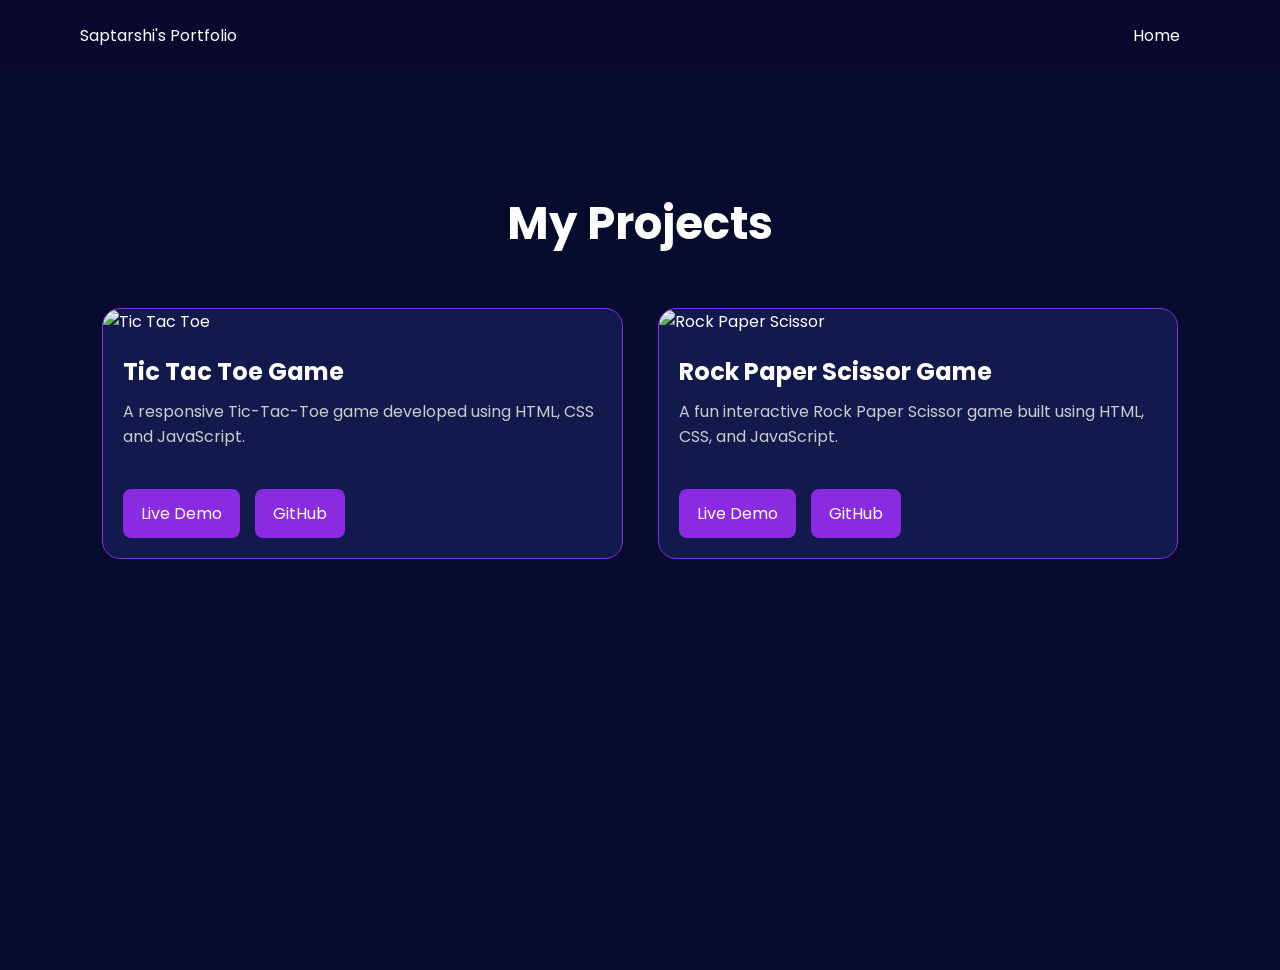
==== projects.html @ d78eb694 "Added Rock Paper scissor project" ====
<!DOCTYPE html>
<html lang="en">
    <head>
        <meta charset="UTF-8">
        <meta name="viewport" content="width=device-width, initial-scale=1.0">
        <title>My Projects</title>
        <link rel="stylesheet" href="style.css">
        <link rel="stylesheet" href="projects.css">
        <link
            href="https://fonts.googleapis.com/css2?family=Poppins:wght@400;600&display=swap"
            rel="stylesheet">
        <link rel="stylesheet"
            href="https://cdnjs.cloudflare.com/ajax/libs/font-awesome/6.5.0/css/all.min.css">
    </head>
    <body>
        <header>
            <nav>
                <div>Saptarshi's Portfolio</div>
                <ul>
                    <li><a href="index.html">Home</a></li>
                </ul>
            </nav>
        </header>
        <section class="projects-page">
            <h1>My Projects</h1>
            <div class="project-grid">
                <div class="project-card">
                    <img src="images/tic-tac-toe.png" alt="Tic Tac Toe">
                    <h2>Tic Tac Toe Game</h2>
                    <p>
                        A responsive Tic-Tac-Toe game developed using HTML, CSS
                        and JavaScript.
                    </p>
                    <div class="buttons">
                        <a
                            href="https://tic-tac-toe-fawn-xi-15.vercel.app/"
                            target="_blank">
                            Live Demo
                        </a>
                        <a
                            href="https://github.com/sapghosh55-lab/tic-tac-toe"
                            target="_blank">
                            GitHub
                        </a>
                    </div>
                </div>
                <div class="project-card">
                    <img src="images/rock-paper-scissor.png"
                        alt="Rock Paper Scissor">
                    <h2>Rock Paper Scissor Game</h2>
                    <p>
                        A fun interactive Rock Paper Scissor game built using
                        HTML, CSS, and JavaScript.
                    </p>

                    <div class="buttons">
                        <a
                            href="https://rock-paper-scissor-drab-nine.vercel.app/"
                            target="_blank">Live
                            Demo</a>
                        <a
                            href="https://github.com/sapghosh55-lab/rock-paper-scissor"
                            target="_blank">GitHub</a>
                    </div>
                </div>
            </div>
        </section>
    </body>
</html>
---- style.css ----
* {
    margin: 0;
    padding: 0;
    box-sizing: border-box;
}

body {
    background-color: rgb(1, 1, 29);
    color: white;
    font-family: 'Poppins', sans-serif;
}

/* NAVBAR */
nav {
    display: flex;
    justify-content: space-between;
    align-items: center;
    padding: 0 80px;
    height: 70px;
    background: rgb(9, 9, 45);
}

nav ul {
    display: flex;
}

nav ul li {
    list-style: none;
    margin: 0 20px;
}

nav ul li a {
    text-decoration: none;
    color: white;
}

nav ul li a:hover {
    color: #c195a4;
}

/* HERO */
.firstSection {
    display: flex;
    justify-content: space-between;
    align-items: center;
    padding: 60px 80px;
}

.leftSection {
    width: 50%;
    font-size: 1.8rem;
}

.rightSection {
    width: 50%;
    text-align: center;
}

.rightSection img {
    width: 350px;
}

.purple {
    color: blueviolet;
}

#element {
    color: rgb(174, 140, 209);
}

/* BUTTONS */
.buttons {
    margin-top: 20px;
    display: flex;
    gap: 15px;
}

.btn {
    padding: 10px 20px;
    border-radius: 8px;
    text-decoration: none;
    color: white;
    background: linear-gradient(45deg, #8a2be2, #00ffff);
    border: none;
    transition: all 0.3s ease;
    position: relative;
    box-shadow: 0 0 10px rgba(138, 43, 226, 0.6),
        0 0 20px rgba(0, 255, 255, 0.4);
}

/* Glow on hover */
.btn:hover {
    transform: translateY(-3px) scale(1.05);
    box-shadow: 0 0 15px #8a2be2,
        0 0 30px #00ffff,
        0 0 45px #00ffff;
}

/* Secondary button */
.secondary {
    background: transparent;
    border: 1px solid #8a2be2;
    box-shadow: 0 0 10px #8a2be2;
}

.secondary:hover {
    background: rgba(138, 43, 226, 0.2);
    box-shadow: 0 0 15px #8a2be2,
        0 0 30px #8a2be2;
}

/* SOCIAL ICONS */
.social-links {
    margin-top: 15px;
    display: flex;
    gap: 15px;
}

.social-links a {
    font-size: 20px;
    color: white;
    transition: 0.3s;
}

.social-links a:hover {
    color: #8a2be2;
    transform: scale(1.2);
}

/* SECTIONS */
section {
    padding: 40px 80px;
}

/* ABOUT */
.about-container {
    display: flex;
    justify-content: space-between;
    align-items: center;
    gap: 40px;
}

.about-text {
    width: 60%;
}

.about-image {
    width: 40%;
    text-align: center;
}

.about-image img {
    width: 250px;
    border-radius: 10px;
}

/* SKILLS */
.skills-title {
    text-align: center;
    font-size: 28px;
    margin-bottom: 40px;
    color: #c79aff;
}

.skills-wrapper {
    max-width: 700px;
    margin: auto;
}

.skill {
    margin-bottom: 30px;
}

.skill-info {
    display: flex;
    justify-content: space-between;
    margin-bottom: 8px;
    font-size: 14px;
}

.progress {
    width: 100%;
    height: 12px;
    background: #111;
    border-radius: 50px;
    overflow: hidden;
}

.progress-bar {
    height: 100%;
    width: 0;
    border-radius: 50px;
    background: linear-gradient(90deg, #8a2be2, #00ffff);
    box-shadow: 0 0 10px #8a2be2, 0 0 20px #00ffff;
    transition: width 1.8s ease-in-out;
}

/* Hover glow */
.skill:hover .progress-bar {
    box-shadow: 0 0 20px #8a2be2, 0 0 40px #00ffff;
}

.about-card {
    position: relative;
    background: rgba(255, 255, 255, 0.05);
    padding: 25px;
    border-radius: 12px;
    backdrop-filter: blur(10px);
    overflow: hidden;
    z-index: 1;
}

/* GLOW BORDER ANIMATION */
.about-card::before {
    content: "";
    position: absolute;
    top: -2px;
    left: -2px;
    width: 104%;
    height: 104%;
    background: linear-gradient(45deg,
            #8a2be2,
            #00ffff,
            #8a2be2,
            #00ffff);
    background-size: 300%;
    border-radius: 12px;
    z-index: -1;
    animation: glowMove 6s linear infinite;
}

/* INNER BACKGROUND */
.about-card::after {
    content: "";
    position: absolute;
    inset: 2px;
    background: rgb(1, 1, 29);
    border-radius: 10px;
    z-index: -1;
}

/* ANIMATION */
@keyframes glowMove {
    0% {
        background-position: 0% 50%;
    }

    50% {
        background-position: 100% 50%;
    }

    100% {
        background-position: 0% 50%;
    }
}

/* TEXT */
.about-card h2 {
    color: #c79aff;
    margin-bottom: 10px;
}

.about-card p {
    color: #ddd;
    line-height: 1.6;
}

.about-card:hover {
    transform: translateY(-5px);
    transition: 0.3s;
}

/* CONTACT */
.contact-title {
    text-align: center;
    font-size: 28px;
    margin-bottom: 40px;
    color: #c79aff;
}

.contact-container {
    display: flex;
    justify-content: center;
    gap: 30px;
    flex-wrap: wrap;
}

/* CARD */
.contact-card {
    display: flex;
    flex-direction: column;
    align-items: center;
    justify-content: center;
    width: 120px;
    height: 120px;
    background: rgba(255, 255, 255, 0.05);
    border-radius: 15px;
    text-decoration: none;
    color: white;
    transition: 0.3s;
    backdrop-filter: blur(10px);
    border: 1px solid rgba(138, 43, 226, 0.3);
}

/* ICON */
.contact-card i {
    font-size: 30px;
    margin-bottom: 10px;
}

/* HOVER EFFECT */
.contact-card:hover {
    transform: translateY(-8px) scale(1.05);
    box-shadow: 0 0 20px #8a2be2, 0 0 40px #00ffff;
}

/* DIFFERENT COLORS */
.contact-card:nth-child(1):hover {
    box-shadow: 0 0 20px #333, 0 0 40px #999;
}

.contact-card:nth-child(2):hover {
    box-shadow: 0 0 20px #0077b5, 0 0 40px #00aaff;
}

.contact-card:nth-child(3):hover {
    box-shadow: 0 0 20px #ff4d4d, 0 0 40px #ff9999;
}

.social-icons {
    display: flex;
    justify-content: center;
    gap: 20px;
    margin-top: 20px;
}

.social-icons a {
    text-decoration: none;
    color: white;
}

/* LINE */
hr {
    border: 0;
    background: #9c97f1;
    height: 1px;
    margin: 40px 80px;
}

.footer {
    text-align: center;
    padding: 20px;
    background: rgb(9, 9, 45);
    font-size: 14px;
    color: #aaa;
    border-top: 1px solid #444;
}

/* SMOOTH SCROLL */
html {
    scroll-behavior: smooth;
}

#particles-js {
    position: fixed;
    top: 0;
    left: 0;
    width: 100%;
    height: 100%;
    z-index: -1;
    /* VERY IMPORTANT */
    background: #01011d;
    /* dark bg */
}

body {
    position: relative;
    z-index: 1;
    background-color: #01011d;
    /* keep your dark theme */
}

/* BLOG SECTION */
#blog {
    padding: 60px 80px;
}

.section-title {
    text-align: center;
    font-size: 2rem;
    margin-bottom: 40px;
    color: white;
}

/* Container */
.blog-container {
    display: grid;
    grid-template-columns: repeat(auto-fit, minmax(250px, 1fr));
    gap: 25px;
}

/* Cards */
.blog-card {
    background: rgba(255, 255, 255, 0.05);
    border-radius: 15px;
    padding: 20px;
    backdrop-filter: blur(10px);
    transition: 0.3s;
    border: 1px solid rgba(255, 255, 255, 0.1);
}

/* Hover glow */
.blog-card:hover {
    transform: translateY(-8px);
    box-shadow: 0 0 20px #8a2be2,
        0 0 40px rgba(0, 255, 255, 0.4);
}

/* Text */
.blog-card h3 {
    margin-bottom: 10px;
    color: #fff;
}

.blog-card p {
    font-size: 0.9rem;
    color: #ccc;
    margin-bottom: 15px;
}

/* Button link */
.blog-card a {
    text-decoration: none;
    color: #00ffff;
    font-weight: bold;
    transition: 0.3s;
}

.blog-card a:hover {
    text-shadow: 0 0 10px #00ffff;
}

.projects-page {
    padding: 120px 8%;
    min-height: 100vh;
    background: #070b2d;
    color: white;
    font-family: Poppins;
}

.projects-page h1 {
    text-align: center;
    font-size: 45px;
    margin-bottom: 50px;
}

.project-grid {
    display: grid;
    grid-template-columns: repeat(auto-fit, minmax(320px, 1fr));
    gap: 35px;
}

.project-card {
    background: #11194d;
    border: 1px solid #8a2be2;
    border-radius: 18px;
    overflow: hidden;
    transition: .3s;
}

.project-card:hover {
    transform: translateY(-10px);
    box-shadow: 0 0 25px #8a2be2;
}

.project-card img {
    width: 100%;
    height: 220px;
    object-fit: cover;
}

.project-card h2 {
    padding: 20px 20px 10px;
}

.project-card p {
    padding: 0 20px;
    color: #ccc;
}

.buttons {
    display: flex;
    gap: 15px;
    padding: 20px;
}

.buttons a {
    text-decoration: none;
    padding: 12px 18px;
    background: #8a2be2;
    color: white;
    border-radius: 8px;
}
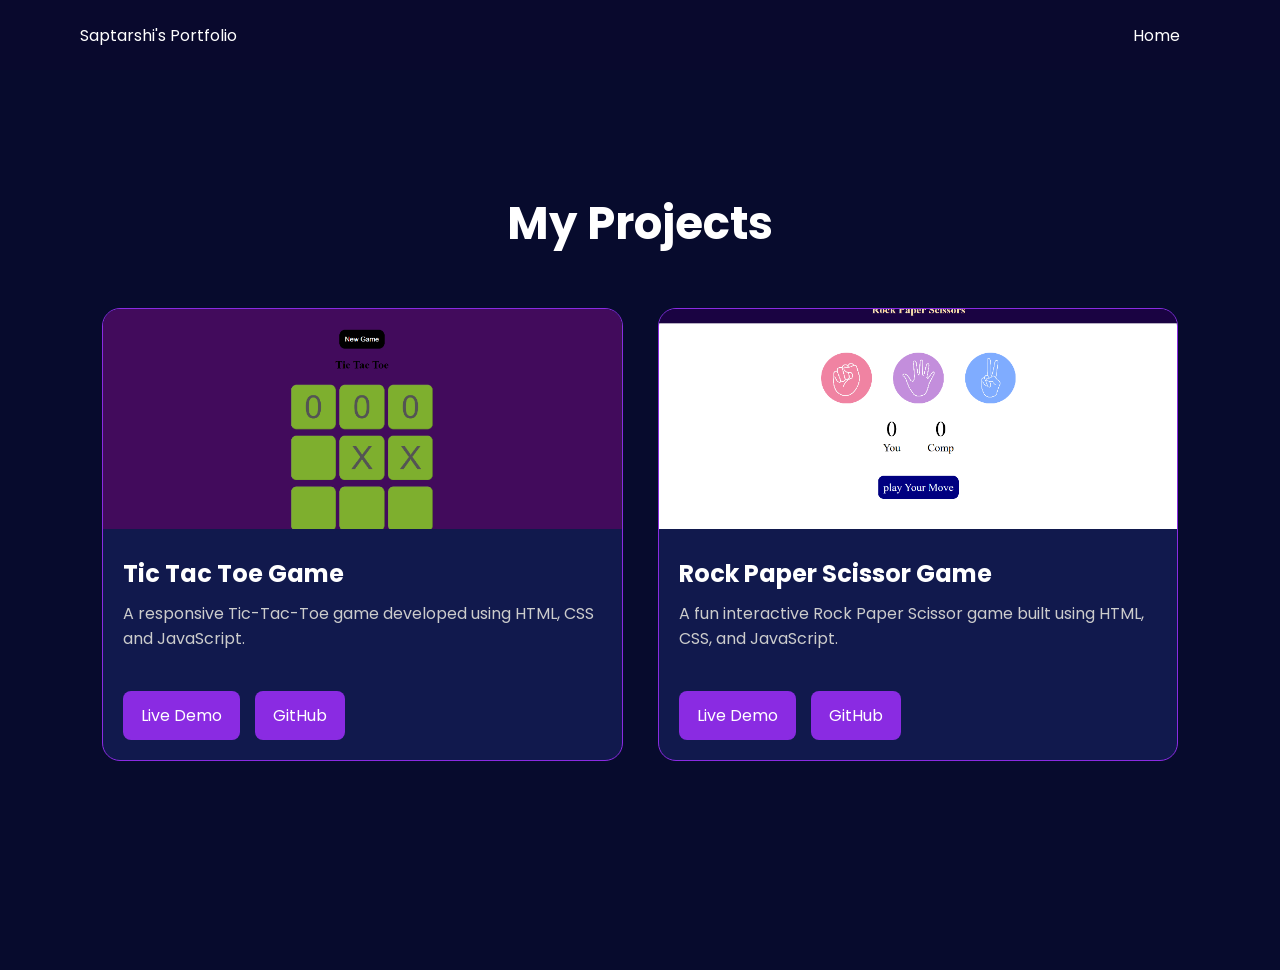
==== commit 8bbfe6d5: "Updated project" ====
--- a/projects.html
+++ b/projects.html
@@ -25,7 +25,7 @@
             <h1>My Projects</h1>
             <div class="project-grid">
                 <div class="project-card">
-                    <img src="images/tic-tac-toe.png" alt="Tic Tac Toe">
+                    <img src="tic-tac-toe.png" alt="Tic Tac Toe">
                     <h2>Tic Tac Toe Game</h2>
                     <p>
                         A responsive Tic-Tac-Toe game developed using HTML, CSS
@@ -45,7 +45,7 @@
                     </div>
                 </div>
                 <div class="project-card">
-                    <img src="images/rock-paper-scissor.png"
+                    <img src="rock-paper-scissor.png"
                         alt="Rock Paper Scissor">
                     <h2>Rock Paper Scissor Game</h2>
                     <p>
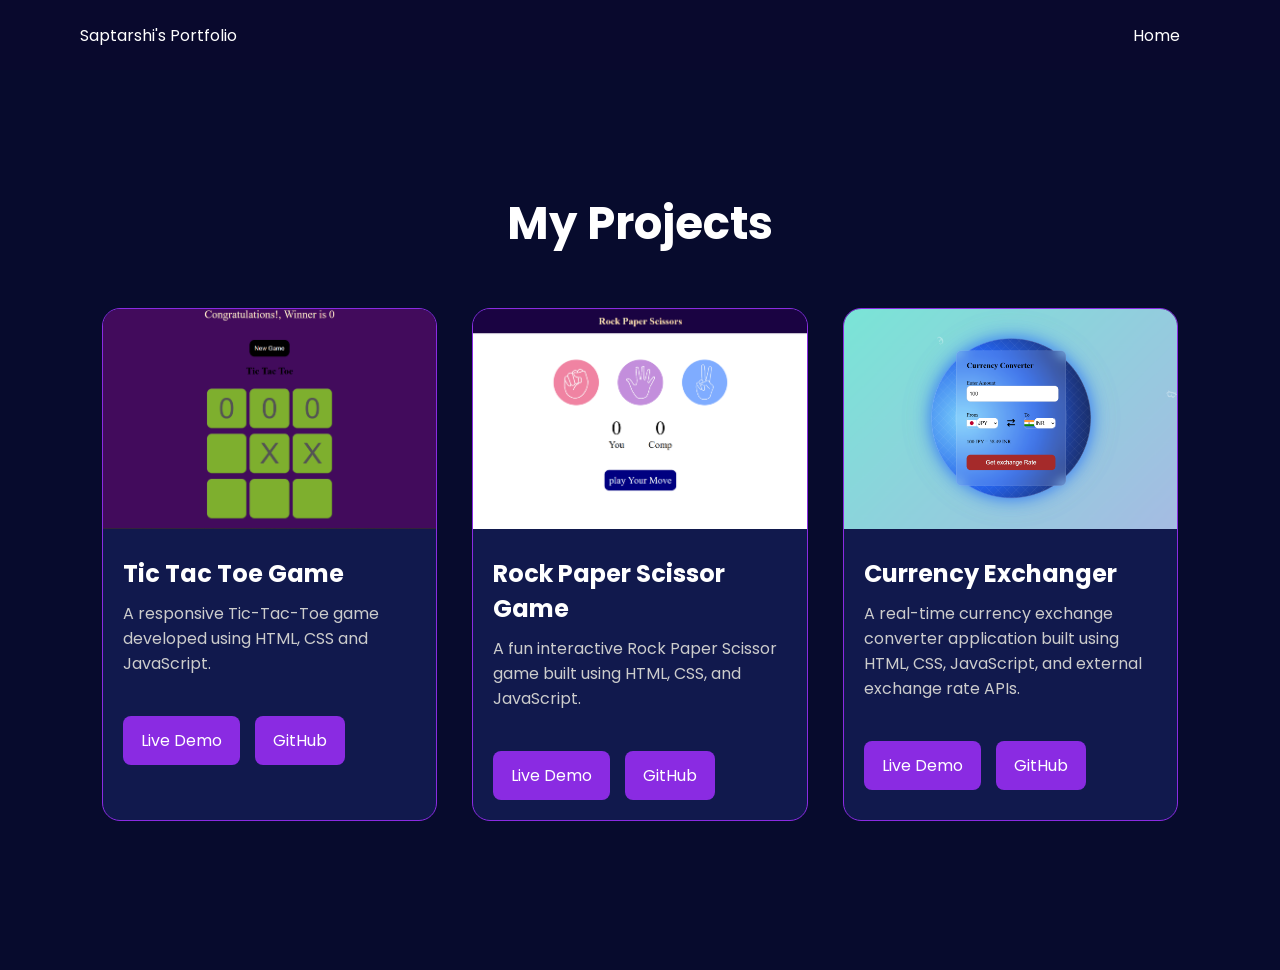
==== commit d753b171: "new project added" ====
--- a/projects.html
+++ b/projects.html
@@ -24,6 +24,7 @@
         <section class="projects-page">
             <h1>My Projects</h1>
             <div class="project-grid">
+                <!-- Tic Tac Toe Card -->
                 <div class="project-card">
                     <img src="tic-tac-toe.png" alt="Tic Tac Toe">
                     <h2>Tic Tac Toe Game</h2>
@@ -44,6 +45,8 @@
                         </a>
                     </div>
                 </div>
+
+                <!-- Rock Paper Scissor Card -->
                 <div class="project-card">
                     <img src="rock-paper-scissor.png"
                         alt="Rock Paper Scissor">
@@ -52,14 +55,32 @@
                         A fun interactive Rock Paper Scissor game built using
                         HTML, CSS, and JavaScript.
                     </p>
-
                     <div class="buttons">
                         <a
                             href="https://rock-paper-scissor-drab-nine.vercel.app/"
-                            target="_blank">Live
-                            Demo</a>
+                            target="_blank">Live Demo</a>
                         <a
                             href="https://github.com/sapghosh55-lab/rock-paper-scissor"
+                            target="_blank">GitHub</a>
+                    </div>
+                </div>
+
+                <!-- Currency Exchanger Card -->
+                <div class="project-card">
+                    <img src="currency-exchanger.png" alt="Currency Exchanger">
+                    <h2>Currency Exchanger</h2>
+                    <p>
+                        A real-time currency exchange converter application
+                        built
+                        using HTML, CSS, JavaScript, and external exchange rate
+                        APIs.
+                    </p>
+                    <div class="buttons">
+                        <a
+                            href="https://currency-exchanger-six-psi.vercel.app/"
+                            target="_blank">Live Demo</a>
+                        <a
+                            href="https://github.com/sapghosh55-lab/Currency-exchanger.git"
                             target="_blank">GitHub</a>
                     </div>
                 </div>
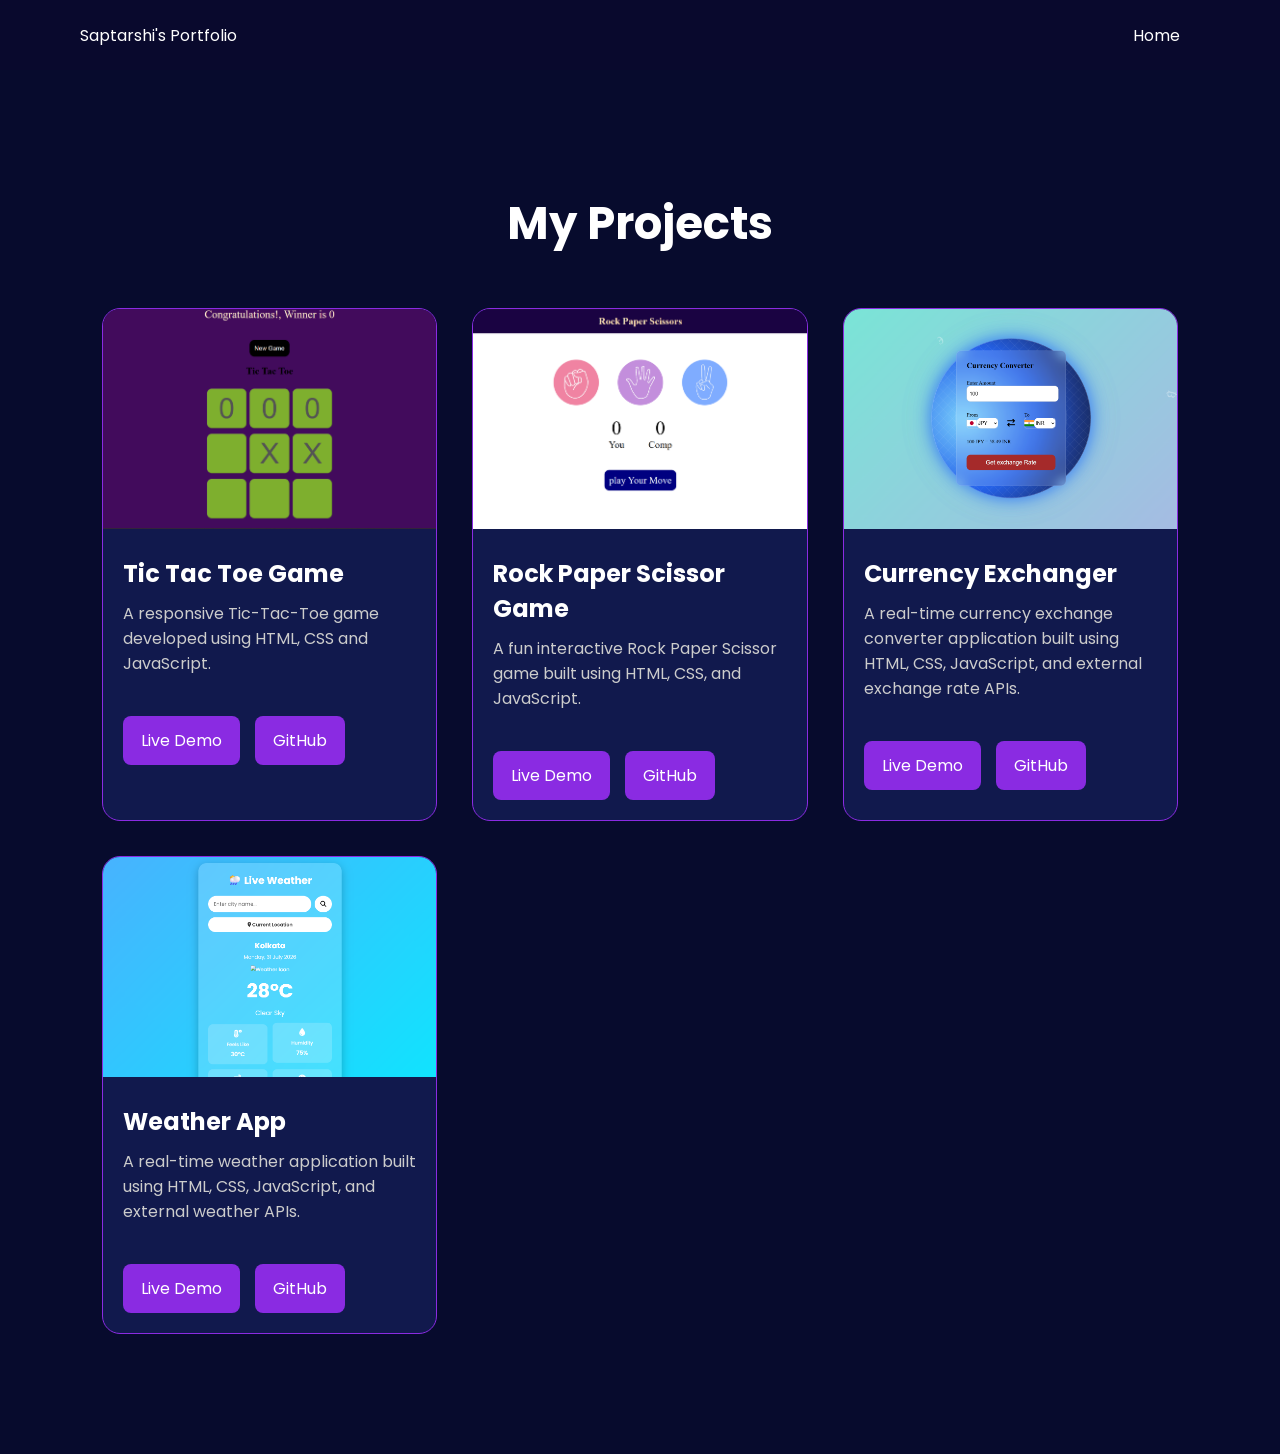
==== commit 6dc3bfb0: "new project" ====
--- a/projects.html
+++ b/projects.html
@@ -1,90 +1,91 @@
 <!DOCTYPE html>
 <html lang="en">
-    <head>
-        <meta charset="UTF-8">
-        <meta name="viewport" content="width=device-width, initial-scale=1.0">
-        <title>My Projects</title>
-        <link rel="stylesheet" href="style.css">
-        <link rel="stylesheet" href="projects.css">
-        <link
-            href="https://fonts.googleapis.com/css2?family=Poppins:wght@400;600&display=swap"
-            rel="stylesheet">
-        <link rel="stylesheet"
-            href="https://cdnjs.cloudflare.com/ajax/libs/font-awesome/6.5.0/css/all.min.css">
-    </head>
-    <body>
-        <header>
-            <nav>
-                <div>Saptarshi's Portfolio</div>
-                <ul>
-                    <li><a href="index.html">Home</a></li>
-                </ul>
-            </nav>
-        </header>
-        <section class="projects-page">
-            <h1>My Projects</h1>
-            <div class="project-grid">
-                <!-- Tic Tac Toe Card -->
-                <div class="project-card">
-                    <img src="tic-tac-toe.png" alt="Tic Tac Toe">
-                    <h2>Tic Tac Toe Game</h2>
-                    <p>
-                        A responsive Tic-Tac-Toe game developed using HTML, CSS
-                        and JavaScript.
-                    </p>
-                    <div class="buttons">
-                        <a
-                            href="https://tic-tac-toe-fawn-xi-15.vercel.app/"
-                            target="_blank">
-                            Live Demo
-                        </a>
-                        <a
-                            href="https://github.com/sapghosh55-lab/tic-tac-toe"
-                            target="_blank">
-                            GitHub
-                        </a>
-                    </div>
-                </div>
 
-                <!-- Rock Paper Scissor Card -->
-                <div class="project-card">
-                    <img src="rock-paper-scissor.png"
-                        alt="Rock Paper Scissor">
-                    <h2>Rock Paper Scissor Game</h2>
-                    <p>
-                        A fun interactive Rock Paper Scissor game built using
-                        HTML, CSS, and JavaScript.
-                    </p>
-                    <div class="buttons">
-                        <a
-                            href="https://rock-paper-scissor-drab-nine.vercel.app/"
-                            target="_blank">Live Demo</a>
-                        <a
-                            href="https://github.com/sapghosh55-lab/rock-paper-scissor"
-                            target="_blank">GitHub</a>
-                    </div>
-                </div>
+<head>
+    <meta charset="UTF-8">
+    <meta name="viewport" content="width=device-width, initial-scale=1.0">
+    <title>My Projects</title>
+    <link rel="stylesheet" href="style.css">
+    <link rel="stylesheet" href="projects.css">
+    <link href="https://fonts.googleapis.com/css2?family=Poppins:wght@400;600&display=swap" rel="stylesheet">
+    <link rel="stylesheet" href="https://cdnjs.cloudflare.com/ajax/libs/font-awesome/6.5.0/css/all.min.css">
+</head>
 
-                <!-- Currency Exchanger Card -->
-                <div class="project-card">
-                    <img src="currency-exchanger.png" alt="Currency Exchanger">
-                    <h2>Currency Exchanger</h2>
-                    <p>
-                        A real-time currency exchange converter application
-                        built
-                        using HTML, CSS, JavaScript, and external exchange rate
-                        APIs.
-                    </p>
-                    <div class="buttons">
-                        <a
-                            href="https://currency-exchanger-six-psi.vercel.app/"
-                            target="_blank">Live Demo</a>
-                        <a
-                            href="https://github.com/sapghosh55-lab/Currency-exchanger.git"
-                            target="_blank">GitHub</a>
-                    </div>
+<body>
+    <header>
+        <nav>
+            <div>Saptarshi's Portfolio</div>
+            <ul>
+                <li><a href="index.html">Home</a></li>
+            </ul>
+        </nav>
+    </header>
+    <section class="projects-page">
+        <h1>My Projects</h1>
+        <div class="project-grid">
+            <!-- Tic Tac Toe Card -->
+            <div class="project-card">
+                <img src="tic-tac-toe.png" alt="Tic Tac Toe">
+                <h2>Tic Tac Toe Game</h2>
+                <p>
+                    A responsive Tic-Tac-Toe game developed using HTML, CSS
+                    and JavaScript.
+                </p>
+                <div class="buttons">
+                    <a href="https://tic-tac-toe-fawn-xi-15.vercel.app/" target="_blank">
+                        Live Demo
+                    </a>
+                    <a href="https://github.com/sapghosh55-lab/tic-tac-toe" target="_blank">
+                        GitHub
+                    </a>
                 </div>
             </div>
-        </section>
-    </body>
+
+            <!-- Rock Paper Scissor Card -->
+            <div class="project-card">
+                <img src="rock-paper-scissor.png" alt="Rock Paper Scissor">
+                <h2>Rock Paper Scissor Game</h2>
+                <p>
+                    A fun interactive Rock Paper Scissor game built using
+                    HTML, CSS, and JavaScript.
+                </p>
+                <div class="buttons">
+                    <a href="https://rock-paper-scissor-drab-nine.vercel.app/" target="_blank">Live Demo</a>
+                    <a href="https://github.com/sapghosh55-lab/rock-paper-scissor" target="_blank">GitHub</a>
+                </div>
+            </div>
+
+            <!-- Currency Exchanger Card -->
+            <div class="project-card">
+                <img src="currency-exchanger.png" alt="Currency Exchanger">
+                <h2>Currency Exchanger</h2>
+                <p>
+                    A real-time currency exchange converter application
+                    built
+                    using HTML, CSS, JavaScript, and external exchange rate
+                    APIs.
+                </p>
+                <div class="buttons">
+                    <a href="https://currency-exchanger-six-psi.vercel.app/" target="_blank">Live Demo</a>
+                    <a href="https://github.com/sapghosh55-lab/Currency-exchanger.git" target="_blank">GitHub</a>
+                </div>
+            </div>
+
+            <!-- Weather App-->
+            <div class="project-card">
+                <img src="weather-app.png" alt="Weather App">
+                <h2>Weather App</h2>
+                <p>
+                    A real-time weather application built using HTML, CSS,
+                    JavaScript, and external weather APIs.
+                </p>
+                <div class="buttons">
+                    <a href="https://weather-app-pearl-rho-86.vercel.app/" target="_blank">Live Demo</a>
+                    <a href="https://github.com/sapghosh55-lab/Weather-app" target="_blank">GitHub</a>
+                </div>
+            </div>
+        </div>
+    </section>
+</body>
+
 </html>
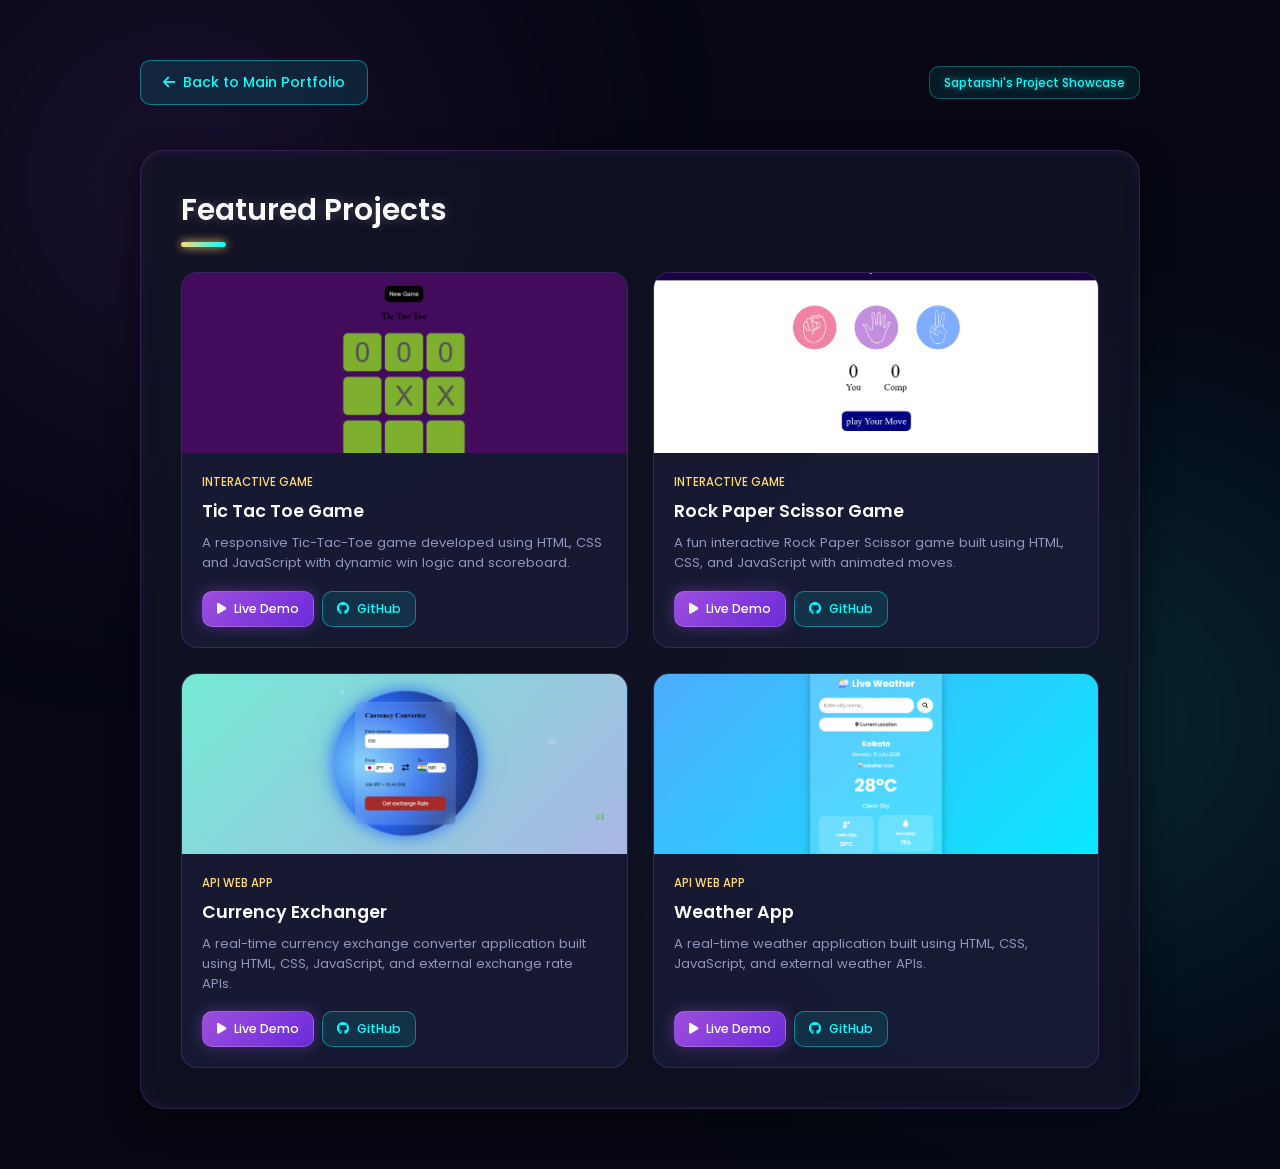
==== commit 8521e525: "added js file" ====
--- a/projects.html
+++ b/projects.html
@@ -4,88 +4,127 @@
 <head>
     <meta charset="UTF-8">
     <meta name="viewport" content="width=device-width, initial-scale=1.0">
-    <title>My Projects</title>
+    <title>My Projects — Saptarshi Ghosh</title>
     <link rel="stylesheet" href="style.css">
-    <link rel="stylesheet" href="projects.css">
-    <link href="https://fonts.googleapis.com/css2?family=Poppins:wght@400;600&display=swap" rel="stylesheet">
+    <link href="https://fonts.googleapis.com/css2?family=Poppins:wght@300;400;500;600;700&display=swap" rel="stylesheet">
     <link rel="stylesheet" href="https://cdnjs.cloudflare.com/ajax/libs/font-awesome/6.5.0/css/all.min.css">
 </head>
 
 <body>
-    <header>
-        <nav>
-            <div>Saptarshi's Portfolio</div>
-            <ul>
-                <li><a href="index.html">Home</a></li>
-            </ul>
-        </nav>
-    </header>
-    <section class="projects-page">
-        <h1>My Projects</h1>
-        <div class="project-grid">
-            <!-- Tic Tac Toe Card -->
-            <div class="project-card">
-                <img src="tic-tac-toe.png" alt="Tic Tac Toe">
-                <h2>Tic Tac Toe Game</h2>
-                <p>
-                    A responsive Tic-Tac-Toe game developed using HTML, CSS
-                    and JavaScript.
-                </p>
-                <div class="buttons">
-                    <a href="https://tic-tac-toe-fawn-xi-15.vercel.app/" target="_blank">
-                        Live Demo
-                    </a>
-                    <a href="https://github.com/sapghosh55-lab/tic-tac-toe" target="_blank">
-                        GitHub
-                    </a>
+    <div class="main-container" style="max-width: 1000px; flex-direction: column;">
+        <div style="width: 100%; display: flex; justify-content: space-between; align-items: center; margin-bottom: 20px;">
+            <a href="index.html" class="btn btn-secondary">
+                <i class="fas fa-arrow-left"></i> Back to Main Portfolio
+            </a>
+            <span class="title">Saptarshi's Project Showcase</span>
+        </div>
+
+        <main class="main-content" style="width: 100%; padding-top: 35px;">
+            <header>
+                <h1 class="article-title">Featured Projects</h1>
+            </header>
+
+            <div class="project-grid">
+                <!-- Tic Tac Toe Card -->
+                <div class="project-item">
+                    <div class="project-card">
+                        <figure class="project-img">
+                            <img src="tic-tac-toe.png" alt="Tic Tac Toe">
+                        </figure>
+                        <div class="project-content">
+                            <span class="project-category">Interactive Game</span>
+                            <h3 class="project-title">Tic Tac Toe Game</h3>
+                            <p class="project-desc">
+                                A responsive Tic-Tac-Toe game developed using HTML, CSS and JavaScript with dynamic win logic and scoreboard.
+                            </p>
+                            <div class="project-buttons">
+                                <a href="https://tic-tac-toe-fawn-xi-15.vercel.app/" target="_blank" class="btn btn-sm btn-primary">
+                                    <i class="fas fa-play"></i> Live Demo
+                                </a>
+                                <a href="https://github.com/sapghosh55-lab/tic-tac-toe" target="_blank" class="btn btn-sm btn-secondary">
+                                    <i class="fab fa-github"></i> GitHub
+                                </a>
+                            </div>
+                        </div>
+                    </div>
+                </div>
+
+                <!-- Rock Paper Scissor Card -->
+                <div class="project-item">
+                    <div class="project-card">
+                        <figure class="project-img">
+                            <img src="rock-paper-scissor.png" alt="Rock Paper Scissor">
+                        </figure>
+                        <div class="project-content">
+                            <span class="project-category">Interactive Game</span>
+                            <h3 class="project-title">Rock Paper Scissor Game</h3>
+                            <p class="project-desc">
+                                A fun interactive Rock Paper Scissor game built using HTML, CSS, and JavaScript with animated moves.
+                            </p>
+                            <div class="project-buttons">
+                                <a href="https://rock-paper-scissor-drab-nine.vercel.app/" target="_blank" class="btn btn-sm btn-primary">
+                                    <i class="fas fa-play"></i> Live Demo
+                                </a>
+                                <a href="https://github.com/sapghosh55-lab/rock-paper-scissor" target="_blank" class="btn btn-sm btn-secondary">
+                                    <i class="fab fa-github"></i> GitHub
+                                </a>
+                            </div>
+                        </div>
+                    </div>
+                </div>
+
+                <!-- Currency Exchanger Card -->
+                <div class="project-item">
+                    <div class="project-card">
+                        <figure class="project-img">
+                            <img src="currency-exchanger.png" alt="Currency Exchanger">
+                        </figure>
+                        <div class="project-content">
+                            <span class="project-category">API Web App</span>
+                            <h3 class="project-title">Currency Exchanger</h3>
+                            <p class="project-desc">
+                                A real-time currency exchange converter application built using HTML, CSS, JavaScript, and external exchange rate APIs.
+                            </p>
+                            <div class="project-buttons">
+                                <a href="https://currency-exchanger-six-psi.vercel.app/" target="_blank" class="btn btn-sm btn-primary">
+                                    <i class="fas fa-play"></i> Live Demo
+                                </a>
+                                <a href="https://github.com/sapghosh55-lab/Currency-exchanger.git" target="_blank" class="btn btn-sm btn-secondary">
+                                    <i class="fab fa-github"></i> GitHub
+                                </a>
+                            </div>
+                        </div>
+                    </div>
+                </div>
+
+                <!-- Weather App-->
+                <div class="project-item">
+                    <div class="project-card">
+                        <figure class="project-img">
+                            <img src="weather-app.png" alt="Weather App">
+                        </figure>
+                        <div class="project-content">
+                            <span class="project-category">API Web App</span>
+                            <h3 class="project-title">Weather App</h3>
+                            <p class="project-desc">
+                                A real-time weather application built using HTML, CSS, JavaScript, and external weather APIs.
+                            </p>
+                            <div class="project-buttons">
+                                <a href="https://weather-app-pearl-rho-86.vercel.app/" target="_blank" class="btn btn-sm btn-primary">
+                                    <i class="fas fa-play"></i> Live Demo
+                                </a>
+                                <a href="https://github.com/sapghosh55-lab/Weather-app" target="_blank" class="btn btn-sm btn-secondary">
+                                    <i class="fab fa-github"></i> GitHub
+                                </a>
+                            </div>
+                        </div>
+                    </div>
                 </div>
             </div>
+        </main>
+    </div>
 
-            <!-- Rock Paper Scissor Card -->
-            <div class="project-card">
-                <img src="rock-paper-scissor.png" alt="Rock Paper Scissor">
-                <h2>Rock Paper Scissor Game</h2>
-                <p>
-                    A fun interactive Rock Paper Scissor game built using
-                    HTML, CSS, and JavaScript.
-                </p>
-                <div class="buttons">
-                    <a href="https://rock-paper-scissor-drab-nine.vercel.app/" target="_blank">Live Demo</a>
-                    <a href="https://github.com/sapghosh55-lab/rock-paper-scissor" target="_blank">GitHub</a>
-                </div>
-            </div>
-
-            <!-- Currency Exchanger Card -->
-            <div class="project-card">
-                <img src="currency-exchanger.png" alt="Currency Exchanger">
-                <h2>Currency Exchanger</h2>
-                <p>
-                    A real-time currency exchange converter application
-                    built
-                    using HTML, CSS, JavaScript, and external exchange rate
-                    APIs.
-                </p>
-                <div class="buttons">
-                    <a href="https://currency-exchanger-six-psi.vercel.app/" target="_blank">Live Demo</a>
-                    <a href="https://github.com/sapghosh55-lab/Currency-exchanger.git" target="_blank">GitHub</a>
-                </div>
-            </div>
-
-            <!-- Weather App-->
-            <div class="project-card">
-                <img src="weather-app.png" alt="Weather App">
-                <h2>Weather App</h2>
-                <p>
-                    A real-time weather application built using HTML, CSS,
-                    JavaScript, and external weather APIs.
-                </p>
-                <div class="buttons">
-                    <a href="https://weather-app-pearl-rho-86.vercel.app/" target="_blank">Live Demo</a>
-                    <a href="https://github.com/sapghosh55-lab/Weather-app" target="_blank">GitHub</a>
-                </div>
-            </div>
-        </div>
-    </section>
+    <script src="script.js"></script>
 </body>
 
 </html>
--- a/style.css
+++ b/style.css
@@ -1,503 +1,1598 @@
+/* MODERN EYE-CATCHING NEON DASHBOARD THEME */
+:root {
+    --bg-main: #060713;
+    --bg-card: rgba(18, 20, 38, 0.75);
+    --bg-card-alt: rgba(28, 32, 60, 0.65);
+    --bg-card-hover: rgba(36, 42, 78, 0.8);
+    --bg-input: rgba(15, 17, 33, 0.85);
+
+    --text-white: #ffffff;
+    --text-gray: #d0d5ed;
+    --text-muted: #8e96ba;
+
+    /* Neon Palette */
+    --neon-yellow: #ffdb70;
+    --neon-cyan: #00ffff;
+    --neon-purple: #9d4edd;
+    --neon-pink: #ff007f;
+    --neon-green: #00ff88;
+
+    --border-color: rgba(157, 78, 221, 0.25);
+    --border-glow: rgba(0, 255, 255, 0.35);
+
+    --font-family: 'Poppins', sans-serif;
+    --border-radius-lg: 24px;
+    --border-radius-md: 16px;
+    --border-radius-sm: 10px;
+    --border-radius-pill: 50px;
+    --transition: all 0.3s cubic-bezier(0.4, 0, 0.2, 1);
+}
+
 * {
     margin: 0;
     padding: 0;
     box-sizing: border-box;
 }
 
+html {
+    scroll-behavior: smooth;
+}
+
 body {
-    background-color: rgb(1, 1, 29);
-    color: white;
-    font-family: 'Poppins', sans-serif;
-}
-
-/* NAVBAR */
-nav {
+    background-color: var(--bg-main);
+    color: var(--text-gray);
+    font-family: var(--font-family);
+    line-height: 1.6;
+    padding: 60px 16px;
+    display: flex;
+    justify-content: center;
+    align-items: center;
+    min-height: 100vh;
+    position: relative;
+    overflow-x: hidden;
+}
+
+/* GLOWING AMBIENT BACKGROUND GRADIENT ORBS */
+body::before,
+body::after {
+    content: "";
+    position: fixed;
+    width: 600px;
+    height: 600px;
+    border-radius: 50%;
+    filter: blur(150px);
+    z-index: -1;
+    pointer-events: none;
+    opacity: 0.35;
+}
+
+body::before {
+    top: -120px;
+    left: -120px;
+    background: radial-gradient(circle, var(--neon-purple), transparent 70%);
+}
+
+body::after {
+    bottom: -120px;
+    right: -120px;
+    background: radial-gradient(circle, var(--neon-cyan), transparent 70%);
+}
+
+/* LAYOUT CONTAINER */
+.main-container {
+    display: flex;
+    max-width: 1240px;
+    width: 100%;
+    gap: 25px;
+    align-items: flex-start;
+    position: relative;
+    z-index: 1;
+}
+
+/* ==========================================================================
+   SIDEBAR STYLES
+   ========================================================================== */
+.sidebar {
+    background: var(--bg-card);
+    border: 1px solid var(--border-color);
+    backdrop-filter: blur(16px);
+    -webkit-backdrop-filter: blur(16px);
+    border-radius: var(--border-radius-lg);
+    padding: 30px;
+    width: 300px;
+    flex-shrink: 0;
+    position: sticky;
+    top: 60px;
+    display: flex;
+    flex-direction: column;
+    align-items: center;
+    box-shadow: 0 10px 30px rgba(0, 0, 0, 0.5), inset 0 0 15px rgba(157, 78, 221, 0.1);
+    transition: var(--transition);
+    z-index: 5;
+}
+
+.sidebar:hover {
+    border-color: rgba(0, 255, 255, 0.4);
+    box-shadow: 0 0 25px rgba(0, 255, 255, 0.2), 0 0 40px rgba(157, 78, 221, 0.2);
+}
+
+.sidebar-info {
+    text-align: center;
+    width: 100%;
+}
+
+.avatar-box {
+    background: var(--bg-card-alt);
+    border-radius: 30px;
+    padding: 6px;
+    width: 130px;
+    height: 130px;
+    margin: 0 auto 15px;
+    overflow: hidden;
+    position: relative;
+    border: 1px solid var(--border-color);
+}
+
+.avatar-box::after {
+    content: "";
+    position: absolute;
+    inset: -2px;
+    border-radius: 30px;
+    background: linear-gradient(135deg, var(--neon-cyan), var(--neon-purple));
+    z-index: -1;
+    filter: blur(8px);
+    opacity: 0.6;
+}
+
+.avatar-box img {
+    width: 100%;
+    height: 100%;
+    object-fit: cover;
+    border-radius: 24px;
+}
+
+.name {
+    color: var(--text-white);
+    font-size: 1.35rem;
+    font-weight: 600;
+    margin-bottom: 8px;
+    text-shadow: 0 0 10px rgba(255, 255, 255, 0.3);
+}
+
+.title {
+    color: var(--neon-cyan);
+    background: rgba(0, 255, 255, 0.08);
+    border: 1px solid rgba(0, 255, 255, 0.3);
+    font-size: 0.75rem;
+    padding: 6px 14px;
+    border-radius: var(--border-radius-sm);
+    display: inline-block;
+    font-weight: 500;
+    text-shadow: 0 0 8px rgba(0, 255, 255, 0.5);
+}
+
+.sidebar-toggle-btn {
+    display: none;
+    background: var(--bg-card-alt);
+    color: var(--neon-yellow);
+    border: 1px solid var(--border-color);
+    padding: 8px 16px;
+    border-radius: var(--border-radius-sm);
+    font-size: 0.8rem;
+    font-family: inherit;
+    cursor: pointer;
+    margin-top: 15px;
+    gap: 8px;
+    align-items: center;
+    transition: var(--transition);
+}
+
+.sidebar-toggle-btn:hover {
+    border-color: var(--neon-yellow);
+    box-shadow: 0 0 12px rgba(255, 219, 112, 0.4);
+}
+
+.sidebar-more-info {
+    width: 100%;
+    display: flex;
+    flex-direction: column;
+    align-items: center;
+}
+
+.separator {
+    width: 100%;
+    height: 1px;
+    background: var(--border-color);
+    margin: 25px 0;
+}
+
+.contacts-list {
+    width: 100%;
+    display: flex;
+    flex-direction: column;
+    gap: 18px;
+}
+
+.contact-item {
+    display: flex;
+    align-items: center;
+    gap: 14px;
+    cursor: pointer;
+    transition: var(--transition);
+    border-radius: var(--border-radius-sm);
+    padding: 4px;
+}
+
+.contact-item:hover {
+    background: rgba(255, 255, 255, 0.04);
+}
+
+.icon-box {
+    width: 40px;
+    height: 40px;
+    background: var(--bg-card-alt);
+    border-radius: var(--border-radius-sm);
+    display: flex;
+    align-items: center;
+    justify-content: center;
+    color: var(--neon-yellow);
+    font-size: 0.95rem;
+    border: 1px solid var(--border-color);
+    box-shadow: 0 0 10px rgba(255, 219, 112, 0.2);
+    flex-shrink: 0;
+}
+
+.contact-info {
+    font-size: 0.75rem;
+    overflow: hidden;
+}
+
+.contact-title {
+    color: var(--text-muted);
+    font-size: 0.65rem;
+    text-transform: uppercase;
+    font-weight: 500;
+    margin-bottom: 2px;
+}
+
+.contact-link,
+.contact-info time,
+.contact-info address {
+    color: var(--text-white);
+    text-decoration: none;
+    font-style: normal;
+    font-weight: 400;
+    white-space: nowrap;
+    overflow: hidden;
+    text-overflow: ellipsis;
+    display: block;
+}
+
+.contact-link:hover {
+    color: var(--neon-cyan);
+    text-shadow: 0 0 8px var(--neon-cyan);
+}
+
+.sidebar-socials {
+    display: flex;
+    gap: 18px;
+}
+
+.sidebar-socials a {
+    color: var(--text-muted);
+    font-size: 1.15rem;
+    transition: var(--transition);
+    position: relative;
+}
+
+.sidebar-socials a:hover {
+    color: var(--neon-cyan);
+    transform: scale(1.25);
+    text-shadow: 0 0 12px var(--neon-cyan);
+}
+
+/* ==========================================================================
+   MAIN CONTENT AREA
+   ========================================================================== */
+.main-content {
+    background: var(--bg-card);
+    border: 1px solid var(--border-color);
+    backdrop-filter: blur(16px);
+    -webkit-backdrop-filter: blur(16px);
+    border-radius: var(--border-radius-lg);
+    padding: 40px;
+    padding-top: 60px;
+    flex-grow: 1;
+    position: relative;
+    box-shadow: 0 10px 30px rgba(0, 0, 0, 0.5), inset 0 0 15px rgba(157, 78, 221, 0.1);
+    min-height: 600px;
+}
+
+/* TOP NAVBAR */
+.navbar {
+    position: absolute;
+    top: 0;
+    right: 0;
+    background: var(--bg-card-alt);
+    border-bottom: 1px solid var(--border-color);
+    border-left: 1px solid var(--border-color);
+    backdrop-filter: blur(14px);
+    -webkit-backdrop-filter: blur(14px);
+    border-radius: 0 var(--border-radius-lg) 0 var(--border-radius-lg);
+    padding: 0 25px;
+    z-index: 10;
+}
+
+.navbar-list {
+    display: flex;
+    gap: 24px;
+    list-style: none;
+}
+
+.navbar-link {
+    color: var(--text-muted);
+    text-decoration: none;
+    font-size: 0.88rem;
+    font-weight: 500;
+    padding: 16px 0;
+    display: block;
+    transition: var(--transition);
+    position: relative;
+    cursor: pointer;
+}
+
+.navbar-link:hover,
+.navbar-link.active {
+    color: var(--neon-yellow);
+    text-shadow: 0 0 10px rgba(255, 219, 112, 0.6);
+}
+
+.navbar-link.active::after {
+    content: "";
+    position: absolute;
+    bottom: 0;
+    left: 0;
+    width: 100%;
+    height: 3px;
+    background: linear-gradient(90deg, var(--neon-yellow), var(--neon-cyan));
+    border-radius: 3px 3px 0 0;
+    box-shadow: 0 0 8px var(--neon-yellow);
+}
+
+/* TAB CONTENT DISPLAY & ANIMATIONS */
+.tab-content {
+    display: none;
+}
+
+.tab-content.active {
+    display: block;
+    animation: tabFadeIn 0.35s ease-out forwards;
+}
+
+@keyframes tabFadeIn {
+    0% {
+        opacity: 0;
+        transform: translateY(12px);
+    }
+    100% {
+        opacity: 1;
+        transform: translateY(0);
+    }
+}
+
+@keyframes cardFadeIn {
+    0% {
+        opacity: 0;
+        transform: scale(0.95) translateY(10px);
+    }
+    100% {
+        opacity: 1;
+        transform: scale(1) translateY(0);
+    }
+}
+
+/* SECTION TITLES & HEADERS */
+.section-header-flex {
     display: flex;
     justify-content: space-between;
     align-items: center;
-    padding: 0 80px;
-    height: 70px;
-    background: rgb(9, 9, 45);
-}
-
-nav ul {
-    display: flex;
-}
-
-nav ul li {
+    flex-wrap: wrap;
+    gap: 15px;
+    margin-bottom: 25px;
+}
+
+.section-header-flex .article-title {
+    margin-bottom: 0;
+}
+
+.article-title {
+    color: var(--text-white);
+    font-size: 1.85rem;
+    font-weight: 600;
+    position: relative;
+    padding-bottom: 14px;
+    margin-bottom: 25px;
+    text-shadow: 0 0 12px rgba(255, 255, 255, 0.2);
+}
+
+.article-title::after {
+    content: "";
+    position: absolute;
+    bottom: 0;
+    left: 0;
+    width: 45px;
+    height: 5px;
+    background: linear-gradient(90deg, var(--neon-yellow), var(--neon-cyan));
+    border-radius: 3px;
+    box-shadow: 0 0 10px var(--neon-yellow);
+}
+
+/* ==========================================================================
+   BUTTONS STYLES
+   ========================================================================== */
+.btn {
+    display: inline-flex;
+    align-items: center;
+    justify-content: center;
+    gap: 8px;
+    padding: 10px 22px;
+    font-size: 0.88rem;
+    font-family: inherit;
+    font-weight: 500;
+    border-radius: var(--border-radius-sm);
+    text-decoration: none;
+    cursor: pointer;
+    border: none;
+    outline: none;
+    transition: var(--transition);
+    position: relative;
+    overflow: hidden;
+}
+
+.btn-primary {
+    background: linear-gradient(135deg, var(--neon-purple), #6c2bd9);
+    color: var(--text-white);
+    box-shadow: 0 0 15px rgba(157, 78, 221, 0.4);
+    border: 1px solid rgba(255, 255, 255, 0.15);
+}
+
+.btn-primary:hover {
+    transform: translateY(-2px);
+    box-shadow: 0 0 25px rgba(157, 78, 221, 0.7);
+    background: linear-gradient(135deg, #ae5eed, #7c3aed);
+}
+
+.btn-secondary {
+    background: rgba(0, 255, 255, 0.1);
+    color: var(--neon-cyan);
+    border: 1px solid rgba(0, 255, 255, 0.4);
+}
+
+.btn-secondary:hover {
+    background: rgba(0, 255, 255, 0.2);
+    transform: translateY(-2px);
+    box-shadow: 0 0 20px rgba(0, 255, 255, 0.4);
+    color: #ffffff;
+}
+
+.btn-outline {
+    background: transparent;
+    color: var(--text-muted);
+    border: 1px solid var(--border-color);
+}
+
+.btn-outline:hover {
+    color: var(--neon-yellow);
+    border-color: var(--neon-yellow);
+    box-shadow: 0 0 15px rgba(255, 219, 112, 0.3);
+    transform: translateY(-2px);
+}
+
+.btn-link {
+    background: transparent;
+    color: var(--neon-yellow);
+    padding: 6px 0;
+    border: none;
+}
+
+.btn-link:hover {
+    color: var(--neon-cyan);
+    text-shadow: 0 0 8px var(--neon-cyan);
+    transform: translateX(4px);
+}
+
+.btn-sm {
+    padding: 7px 14px;
+    font-size: 0.78rem;
+}
+
+.resume-actions {
+    display: flex;
+    gap: 12px;
+}
+
+/* RIPPLE EFFECT */
+.ripple-effect {
+    position: absolute;
+    border-radius: 50%;
+    transform: scale(0);
+    animation: ripple 0.6s linear;
+    background-color: rgba(255, 255, 255, 0.35);
+    pointer-events: none;
+}
+
+@keyframes ripple {
+    to {
+        transform: scale(4);
+        opacity: 0;
+    }
+}
+
+/* ==========================================================================
+   ABOUT SECTION STYLES
+   ========================================================================== */
+.about-text {
+    color: var(--text-gray);
+    font-size: 0.95rem;
+    line-height: 1.7;
+    margin-bottom: 35px;
+}
+
+.about-text p {
+    margin-bottom: 12px;
+}
+
+.service-title {
+    color: var(--text-white);
+    font-size: 1.35rem;
+    font-weight: 600;
+    margin-bottom: 20px;
+}
+
+.service-grid {
+    display: grid;
+    grid-template-columns: repeat(2, 1fr);
+    gap: 20px;
+    margin-bottom: 35px;
+}
+
+.service-item {
+    background: var(--bg-card-alt);
+    border: 1px solid var(--border-color);
+    border-radius: var(--border-radius-md);
+    padding: 25px;
+    display: flex;
+    gap: 18px;
+    align-items: flex-start;
+    transition: var(--transition);
+}
+
+.service-item:hover {
+    border-color: var(--neon-cyan);
+    transform: translateY(-4px);
+    box-shadow: 0 0 20px rgba(0, 255, 255, 0.25);
+}
+
+.service-icon-box {
+    color: var(--neon-yellow);
+    font-size: 1.75rem;
+    flex-shrink: 0;
+    margin-top: 2px;
+    filter: drop-shadow(0 0 8px rgba(255, 219, 112, 0.5));
+}
+
+.service-item-title {
+    color: var(--text-white);
+    font-size: 1.05rem;
+    font-weight: 600;
+    margin-bottom: 6px;
+}
+
+.service-item-text {
+    color: var(--text-muted);
+    font-size: 0.85rem;
+    line-height: 1.5;
+}
+
+/* SKILLS LIST */
+.skills-list {
+    background: var(--bg-card-alt);
+    border: 1px solid var(--border-color);
+    border-radius: var(--border-radius-md);
+    padding: 25px;
     list-style: none;
-    margin: 0 20px;
-}
-
-nav ul li a {
-    text-decoration: none;
-    color: white;
-}
-
-nav ul li a:hover {
-    color: #c195a4;
-}
-
-/* HERO */
-.firstSection {
-    display: flex;
-    justify-content: space-between;
-    align-items: center;
-    padding: 60px 80px;
-}
-
-.leftSection {
-    width: 50%;
-    font-size: 1.8rem;
-}
-
-.rightSection {
-    width: 50%;
-    text-align: center;
-}
-
-.rightSection img {
-    width: 350px;
-}
-
-.purple {
-    color: blueviolet;
-}
-
-#element {
-    color: rgb(174, 140, 209);
-}
-
-/* BUTTONS */
-.buttons {
-    margin-top: 20px;
-    display: flex;
-    gap: 15px;
-}
-
-.btn {
-    padding: 10px 20px;
-    border-radius: 8px;
-    text-decoration: none;
-    color: white;
-    background: linear-gradient(45deg, #8a2be2, #00ffff);
-    border: none;
-    transition: all 0.3s ease;
-    position: relative;
-    box-shadow: 0 0 10px rgba(138, 43, 226, 0.6),
-        0 0 20px rgba(0, 255, 255, 0.4);
-}
-
-/* Glow on hover */
-.btn:hover {
-    transform: translateY(-3px) scale(1.05);
-    box-shadow: 0 0 15px #8a2be2,
-        0 0 30px #00ffff,
-        0 0 45px #00ffff;
-}
-
-/* Secondary button */
-.secondary {
-    background: transparent;
-    border: 1px solid #8a2be2;
-    box-shadow: 0 0 10px #8a2be2;
-}
-
-.secondary:hover {
-    background: rgba(138, 43, 226, 0.2);
-    box-shadow: 0 0 15px #8a2be2,
-        0 0 30px #8a2be2;
-}
-
-/* SOCIAL ICONS */
-.social-links {
-    margin-top: 15px;
-    display: flex;
-    gap: 15px;
-}
-
-.social-links a {
-    font-size: 20px;
-    color: white;
-    transition: 0.3s;
-}
-
-.social-links a:hover {
-    color: #8a2be2;
-    transform: scale(1.2);
-}
-
-/* SECTIONS */
-section {
-    padding: 40px 80px;
-}
-
-/* ABOUT */
-.about-container {
-    display: flex;
-    justify-content: space-between;
-    align-items: center;
-    gap: 40px;
-}
-
-.about-text {
-    width: 60%;
-}
-
-.about-image {
-    width: 40%;
-    text-align: center;
-}
-
-.about-image img {
-    width: 250px;
-    border-radius: 10px;
-}
-
-/* SKILLS */
-.skills-title {
-    text-align: center;
-    font-size: 28px;
-    margin-bottom: 40px;
-    color: #c79aff;
-}
-
-.skills-wrapper {
-    max-width: 700px;
-    margin: auto;
-}
-
-.skill {
-    margin-bottom: 30px;
-}
-
-.skill-info {
+    display: flex;
+    flex-direction: column;
+    gap: 20px;
+    margin-bottom: 35px;
+}
+
+.title-wrapper {
     display: flex;
     justify-content: space-between;
     margin-bottom: 8px;
-    font-size: 14px;
-}
-
-.progress {
-    width: 100%;
-    height: 12px;
-    background: #111;
-    border-radius: 50px;
+}
+
+.title-wrapper h5 {
+    color: var(--text-white);
+    font-size: 0.9rem;
+    font-weight: 500;
+}
+
+.title-wrapper data {
+    color: var(--text-muted);
+    font-size: 0.85rem;
+}
+
+.skill-progress-bg {
+    background: rgba(255, 255, 255, 0.08);
+    height: 8px;
+    border-radius: 10px;
     overflow: hidden;
 }
 
-.progress-bar {
+.skill-progress-fill {
+    background: linear-gradient(90deg, var(--neon-purple), var(--neon-cyan), var(--neon-yellow));
     height: 100%;
-    width: 0;
-    border-radius: 50px;
-    background: linear-gradient(90deg, #8a2be2, #00ffff);
-    box-shadow: 0 0 10px #8a2be2, 0 0 20px #00ffff;
-    transition: width 1.8s ease-in-out;
-}
-
-/* Hover glow */
-.skill:hover .progress-bar {
-    box-shadow: 0 0 20px #8a2be2, 0 0 40px #00ffff;
-}
-
-.about-card {
+    border-radius: 10px;
+    box-shadow: 0 0 10px var(--neon-yellow);
+    transition: width 0.8s cubic-bezier(0.4, 0, 0.2, 1);
+}
+
+/* ABOUT CTA BANNER */
+.about-cta-banner {
+    background: linear-gradient(135deg, rgba(157, 78, 221, 0.15), rgba(0, 255, 255, 0.1));
+    border: 1px solid rgba(0, 255, 255, 0.3);
+    border-radius: var(--border-radius-md);
+    padding: 25px;
+    display: flex;
+    justify-content: space-between;
+    align-items: center;
+    gap: 20px;
+    flex-wrap: wrap;
+    box-shadow: 0 0 25px rgba(0, 255, 255, 0.1);
+}
+
+.about-cta-banner h4 {
+    color: var(--text-white);
+    font-size: 1.05rem;
+    margin-bottom: 4px;
+}
+
+.about-cta-banner p {
+    color: var(--text-muted);
+    font-size: 0.85rem;
+}
+
+.cta-buttons {
+    display: flex;
+    gap: 12px;
+}
+
+/* ==========================================================================
+   RESUME & TIMELINE STYLES
+   ========================================================================== */
+.timeline {
+    margin-bottom: 35px;
+}
+
+.timeline .title-wrapper {
+    display: flex;
+    align-items: center;
+    gap: 15px;
+    margin-bottom: 25px;
+}
+
+.timeline .h3 {
+    color: var(--text-white);
+    font-size: 1.25rem;
+}
+
+.timeline-list {
+    list-style: none;
+    margin-left: 20px;
+    border-left: 1px solid var(--border-color);
+}
+
+.timeline-item {
     position: relative;
-    background: rgba(255, 255, 255, 0.05);
-    padding: 25px;
-    border-radius: 12px;
-    backdrop-filter: blur(10px);
-    overflow: hidden;
-    z-index: 1;
-}
-
-/* GLOW BORDER ANIMATION */
-.about-card::before {
+    padding-left: 30px;
+    padding-bottom: 30px;
+}
+
+.timeline-item:last-child {
+    padding-bottom: 0;
+}
+
+.timeline-item::before {
     content: "";
     position: absolute;
-    top: -2px;
-    left: -2px;
-    width: 104%;
-    height: 104%;
-    background: linear-gradient(45deg,
-            #8a2be2,
-            #00ffff,
-            #8a2be2,
-            #00ffff);
-    background-size: 300%;
-    border-radius: 12px;
-    z-index: -1;
-    animation: glowMove 6s linear infinite;
-}
-
-/* INNER BACKGROUND */
-.about-card::after {
-    content: "";
-    position: absolute;
-    inset: 2px;
-    background: rgb(1, 1, 29);
-    border-radius: 10px;
-    z-index: -1;
-}
-
-/* ANIMATION */
-@keyframes glowMove {
-    0% {
-        background-position: 0% 50%;
-    }
-
-    50% {
-        background-position: 100% 50%;
-    }
-
-    100% {
-        background-position: 0% 50%;
-    }
-}
-
-/* TEXT */
-.about-card h2 {
-    color: #c79aff;
-    margin-bottom: 10px;
-}
-
-.about-card p {
-    color: #ddd;
+    top: 5px;
+    left: -6px;
+    width: 11px;
+    height: 11px;
+    background: var(--neon-yellow);
+    border-radius: 50%;
+    box-shadow: 0 0 10px var(--neon-yellow);
+}
+
+.timeline-item-title {
+    color: var(--text-white);
+    font-size: 0.98rem;
+    font-weight: 600;
+    margin-bottom: 6px;
+}
+
+.timeline-badge {
+    color: var(--neon-cyan);
+    font-size: 0.78rem;
+    font-weight: 500;
+    display: inline-block;
+    margin-bottom: 8px;
+}
+
+.timeline-text {
+    color: var(--text-muted);
+    font-size: 0.85rem;
     line-height: 1.6;
 }
 
-.about-card:hover {
-    transform: translateY(-5px);
-    transition: 0.3s;
-}
-
-/* CONTACT */
-.contact-title {
-    text-align: center;
-    font-size: 28px;
-    margin-bottom: 40px;
-    color: #c79aff;
-}
-
-.contact-container {
-    display: flex;
-    justify-content: center;
-    gap: 30px;
+.skills-pill-grid {
+    display: grid;
+    grid-template-columns: repeat(2, 1fr);
+    gap: 20px;
+}
+
+.skill-category-card {
+    background: var(--bg-card-alt);
+    border: 1px solid var(--border-color);
+    border-radius: var(--border-radius-md);
+    padding: 22px;
+}
+
+.category-header {
+    display: flex;
+    align-items: center;
+    gap: 10px;
+    color: var(--neon-yellow);
+    margin-bottom: 16px;
+}
+
+.category-header h4 {
+    color: var(--text-white);
+    font-size: 1rem;
+}
+
+.pills-wrapper {
+    display: flex;
     flex-wrap: wrap;
-}
-
-/* CARD */
-.contact-card {
+    gap: 8px;
+}
+
+.skill-pill {
+    background: rgba(255, 255, 255, 0.06);
+    border: 1px solid var(--border-color);
+    color: var(--text-gray);
+    font-size: 0.78rem;
+    padding: 6px 12px;
+    border-radius: var(--border-radius-pill);
+    transition: var(--transition);
+}
+
+.skill-pill:hover {
+    border-color: var(--neon-cyan);
+    color: var(--neon-cyan);
+    transform: translateY(-2px);
+    box-shadow: 0 0 10px rgba(0, 255, 255, 0.3);
+}
+
+/* ==========================================================================
+   PORTFOLIO & PROJECT CARDS
+   ========================================================================== */
+.filter-list {
+    display: flex;
+    flex-wrap: wrap;
+    gap: 12px;
+    list-style: none;
+    margin-bottom: 30px;
+}
+
+.filter-btn {
+    background: var(--bg-card-alt);
+    color: var(--text-muted);
+    border: 1px solid var(--border-color);
+    padding: 8px 18px;
+    font-size: 0.82rem;
+    font-family: inherit;
+    font-weight: 500;
+    border-radius: var(--border-radius-pill);
+    cursor: pointer;
+    transition: var(--transition);
+}
+
+.filter-btn:hover,
+.filter-btn.active {
+    color: var(--neon-yellow);
+    border-color: var(--neon-yellow);
+    box-shadow: 0 0 15px rgba(255, 219, 112, 0.3);
+    background: rgba(255, 219, 112, 0.08);
+}
+
+.project-grid {
+    display: grid;
+    grid-template-columns: repeat(2, 1fr);
+    gap: 25px;
+}
+
+.project-item {
     display: flex;
     flex-direction: column;
-    align-items: center;
-    justify-content: center;
-    width: 120px;
-    height: 120px;
-    background: rgba(255, 255, 255, 0.05);
-    border-radius: 15px;
-    text-decoration: none;
-    color: white;
-    transition: 0.3s;
-    backdrop-filter: blur(10px);
-    border: 1px solid rgba(138, 43, 226, 0.3);
-}
-
-/* ICON */
-.contact-card i {
-    font-size: 30px;
-    margin-bottom: 10px;
-}
-
-/* HOVER EFFECT */
-.contact-card:hover {
-    transform: translateY(-8px) scale(1.05);
-    box-shadow: 0 0 20px #8a2be2, 0 0 40px #00ffff;
-}
-
-/* DIFFERENT COLORS */
-.contact-card:nth-child(1):hover {
-    box-shadow: 0 0 20px #333, 0 0 40px #999;
-}
-
-.contact-card:nth-child(2):hover {
-    box-shadow: 0 0 20px #0077b5, 0 0 40px #00aaff;
-}
-
-.contact-card:nth-child(3):hover {
-    box-shadow: 0 0 20px #ff4d4d, 0 0 40px #ff9999;
-}
-
-.social-icons {
-    display: flex;
-    justify-content: center;
-    gap: 20px;
-    margin-top: 20px;
-}
-
-.social-icons a {
-    text-decoration: none;
-    color: white;
-}
-
-/* LINE */
-hr {
-    border: 0;
-    background: #9c97f1;
-    height: 1px;
-    margin: 40px 80px;
-}
-
-.footer {
-    text-align: center;
-    padding: 20px;
-    background: rgb(9, 9, 45);
-    font-size: 14px;
-    color: #aaa;
-    border-top: 1px solid #444;
-}
-
-/* SMOOTH SCROLL */
-html {
-    scroll-behavior: smooth;
-}
-
-#particles-js {
-    position: fixed;
-    top: 0;
-    left: 0;
+}
+
+.project-card {
+    background: var(--bg-card-alt);
+    border: 1px solid var(--border-color);
+    border-radius: var(--border-radius-md);
+    overflow: hidden;
+    height: 100%;
+    display: flex;
+    flex-direction: column;
+    transition: var(--transition);
+}
+
+.project-card:hover {
+    border-color: var(--neon-cyan);
+    transform: translateY(-6px);
+    box-shadow: 0 0 25px rgba(0, 255, 255, 0.25);
+}
+
+.project-img {
+    width: 100%;
+    height: 180px;
+    overflow: hidden;
+    position: relative;
+    background: #000;
+}
+
+.project-img img {
     width: 100%;
     height: 100%;
-    z-index: -1;
-    /* VERY IMPORTANT */
-    background: #01011d;
-    /* dark bg */
-}
-
-body {
+    object-fit: cover;
+    transition: transform 0.5s ease;
+}
+
+.project-card:hover .project-img img {
+    transform: scale(1.08);
+}
+
+.project-item-icon-box {
+    position: absolute;
+    inset: 0;
+    background: rgba(6, 7, 19, 0.7);
+    display: flex;
+    align-items: center;
+    justify-content: center;
+    opacity: 0;
+    transition: var(--transition);
+}
+
+.project-card:hover .project-item-icon-box {
+    opacity: 1;
+}
+
+.project-quick-view-btn {
+    width: 45px;
+    height: 45px;
+    background: var(--bg-card);
+    border: 1px solid var(--neon-cyan);
+    border-radius: 50%;
+    color: var(--neon-cyan);
+    display: flex;
+    align-items: center;
+    justify-content: center;
+    font-size: 1.1rem;
+    cursor: pointer;
+    transition: var(--transition);
+    box-shadow: 0 0 15px var(--neon-cyan);
+}
+
+.project-quick-view-btn:hover {
+    background: var(--neon-cyan);
+    color: var(--bg-main);
+    transform: scale(1.15);
+}
+
+.project-content {
+    padding: 20px;
+    display: flex;
+    flex-direction: column;
+    flex-grow: 1;
+}
+
+.project-category {
+    color: var(--neon-yellow);
+    font-size: 0.72rem;
+    font-weight: 500;
+    text-transform: uppercase;
+    margin-bottom: 6px;
+}
+
+.project-title {
+    color: var(--text-white);
+    font-size: 1.1rem;
+    font-weight: 600;
+    margin-bottom: 8px;
+}
+
+.project-desc {
+    color: var(--text-muted);
+    font-size: 0.82rem;
+    line-height: 1.5;
+    margin-bottom: 18px;
+    flex-grow: 1;
+}
+
+.project-buttons {
+    display: flex;
+    flex-wrap: wrap;
+    gap: 8px;
+    margin-top: auto;
+}
+
+/* ==========================================================================
+   CERTIFICATIONS & BLOG
+   ========================================================================== */
+.certifications-grid {
+    display: grid;
+    grid-template-columns: 1fr;
+    gap: 20px;
+}
+
+.cert-card {
+    background: var(--bg-card-alt);
+    border: 1px solid var(--border-color);
+    border-radius: var(--border-radius-md);
+    padding: 24px;
+    display: flex;
+    gap: 20px;
+    align-items: flex-start;
+    transition: var(--transition);
+}
+
+.cert-card:hover {
+    border-color: var(--neon-cyan);
+    transform: translateY(-4px);
+    box-shadow: 0 0 20px rgba(0, 255, 255, 0.2);
+}
+
+.cert-icon-box {
+    width: 50px;
+    height: 50px;
+    background: rgba(255, 219, 112, 0.1);
+    border: 1px solid rgba(255, 219, 112, 0.3);
+    border-radius: var(--border-radius-sm);
+    color: var(--neon-yellow);
+    font-size: 1.4rem;
+    display: flex;
+    align-items: center;
+    justify-content: center;
+    flex-shrink: 0;
+    box-shadow: 0 0 15px rgba(255, 219, 112, 0.25);
+}
+
+.cert-content {
+    flex-grow: 1;
+}
+
+.cert-badge {
+    background: rgba(0, 255, 136, 0.15);
+    border: 1px solid rgba(0, 255, 136, 0.4);
+    color: var(--neon-green);
+    font-size: 0.68rem;
+    padding: 3px 8px;
+    border-radius: 4px;
+    font-weight: 500;
+    display: inline-block;
+    margin-bottom: 6px;
+}
+
+.cert-title {
+    color: var(--text-white);
+    font-size: 1.05rem;
+    font-weight: 600;
+    margin-bottom: 4px;
+}
+
+.cert-issuer {
+    color: var(--neon-cyan);
+    font-size: 0.78rem;
+    margin-bottom: 8px;
+}
+
+.cert-desc {
+    color: var(--text-muted);
+    font-size: 0.82rem;
+    margin-bottom: 12px;
+    line-height: 1.5;
+}
+
+.cert-tags {
+    display: flex;
+    flex-wrap: wrap;
+    gap: 6px;
+}
+
+.cert-tags span {
+    background: rgba(255, 255, 255, 0.05);
+    border: 1px solid var(--border-color);
+    color: var(--text-gray);
+    font-size: 0.72rem;
+    padding: 3px 8px;
+    border-radius: 4px;
+}
+
+/* BLOG */
+.blog-grid {
+    display: grid;
+    grid-template-columns: repeat(3, 1fr);
+    gap: 20px;
+}
+
+.blog-card {
+    background: var(--bg-card-alt);
+    border: 1px solid var(--border-color);
+    border-radius: var(--border-radius-md);
+    overflow: hidden;
+    display: flex;
+    flex-direction: column;
+    transition: var(--transition);
+}
+
+.blog-card:hover {
+    border-color: var(--neon-purple);
+    transform: translateY(-6px);
+    box-shadow: 0 0 20px rgba(157, 78, 221, 0.35);
+}
+
+.blog-banner-box {
+    background: linear-gradient(135deg, rgba(157, 78, 221, 0.3), rgba(0, 255, 255, 0.2));
+    height: 120px;
+    display: flex;
+    align-items: center;
+    justify-content: center;
+    border-bottom: 1px solid var(--border-color);
+}
+
+.blog-icon {
+    font-size: 2.2rem;
+    color: var(--neon-yellow);
+    filter: drop-shadow(0 0 10px rgba(255, 219, 112, 0.6));
+}
+
+.blog-content {
+    padding: 20px;
+    display: flex;
+    flex-direction: column;
+    flex-grow: 1;
+}
+
+.blog-meta {
+    display: flex;
+    align-items: center;
+    gap: 8px;
+    font-size: 0.72rem;
+    color: var(--text-muted);
+    margin-bottom: 8px;
+}
+
+.blog-category {
+    color: var(--neon-cyan);
+    font-weight: 500;
+}
+
+.dot {
+    width: 4px;
+    height: 4px;
+    background: var(--text-muted);
+    border-radius: 50%;
+}
+
+.blog-title {
+    color: var(--text-white);
+    font-size: 0.95rem;
+    font-weight: 600;
+    margin-bottom: 8px;
+    line-height: 1.4;
+}
+
+.blog-text {
+    color: var(--text-muted);
+    font-size: 0.8rem;
+    line-height: 1.5;
+    margin-bottom: 16px;
+    flex-grow: 1;
+}
+
+/* ==========================================================================
+   CONTACT SECTION & FORM
+   ========================================================================== */
+.contact-cards-grid {
+    display: grid;
+    grid-template-columns: repeat(3, 1fr);
+    gap: 18px;
+    margin-bottom: 35px;
+}
+
+.contact-quick-card {
+    background: var(--bg-card-alt);
+    border: 1px solid var(--border-color);
+    border-radius: var(--border-radius-md);
+    padding: 20px;
+    display: flex;
+    align-items: center;
+    gap: 14px;
+    text-decoration: none;
+    transition: var(--transition);
+}
+
+.contact-quick-card:hover {
+    border-color: var(--neon-cyan);
+    transform: translateY(-4px);
+    box-shadow: 0 0 20px rgba(0, 255, 255, 0.25);
+}
+
+.quick-icon-box {
+    width: 44px;
+    height: 44px;
+    background: rgba(0, 255, 255, 0.1);
+    border: 1px solid rgba(0, 255, 255, 0.3);
+    border-radius: var(--border-radius-sm);
+    color: var(--neon-cyan);
+    font-size: 1.2rem;
+    display: flex;
+    align-items: center;
+    justify-content: center;
+    flex-shrink: 0;
+    box-shadow: 0 0 12px rgba(0, 255, 255, 0.2);
+}
+
+.quick-info h4 {
+    color: var(--text-white);
+    font-size: 0.9rem;
+    margin-bottom: 2px;
+}
+
+.quick-info p {
+    color: var(--text-muted);
+    font-size: 0.75rem;
+}
+
+.contact-form {
+    display: flex;
+    flex-direction: column;
+    gap: 18px;
+}
+
+.input-wrapper {
+    display: grid;
+    grid-template-columns: repeat(2, 1fr);
+    gap: 18px;
+}
+
+.form-group {
+    display: flex;
+    flex-direction: column;
+    gap: 6px;
+}
+
+.form-group label {
+    color: var(--text-gray);
+    font-size: 0.8rem;
+    font-weight: 500;
+}
+
+.form-input {
+    background: var(--bg-input);
+    border: 1px solid var(--border-color);
+    border-radius: var(--border-radius-sm);
+    padding: 12px 16px;
+    color: var(--text-white);
+    font-family: inherit;
+    font-size: 0.85rem;
+    outline: none;
+    transition: var(--transition);
+}
+
+.form-input:focus {
+    border-color: var(--neon-cyan);
+    box-shadow: 0 0 15px rgba(0, 255, 255, 0.3);
+    background: rgba(20, 24, 48, 0.95);
+}
+
+.form-textarea {
+    resize: vertical;
+    min-height: 120px;
+}
+
+.form-btn {
+    align-self: flex-start;
+    padding: 12px 28px;
+    font-size: 0.92rem;
+}
+
+.form-btn.ready {
+    box-shadow: 0 0 25px rgba(0, 255, 255, 0.5);
+}
+
+/* ==========================================================================
+   MODAL POPUP STYLES
+   ========================================================================== */
+.modal-container {
+    position: fixed;
+    inset: 0;
+    z-index: 1000;
+    display: flex;
+    align-items: center;
+    justify-content: center;
+    padding: 20px;
+    opacity: 0;
+    visibility: hidden;
+    transition: opacity 0.3s ease, visibility 0.3s ease;
+}
+
+.modal-container.active {
+    opacity: 1;
+    visibility: visible;
+}
+
+.modal-backdrop {
+    position: absolute;
+    inset: 0;
+    background: rgba(4, 5, 14, 0.85);
+    backdrop-filter: blur(12px);
+    -webkit-backdrop-filter: blur(12px);
+}
+
+.modal-card {
     position: relative;
-    z-index: 1;
-    background-color: #01011d;
-    /* keep your dark theme */
-}
-
-/* BLOG SECTION */
-#blog {
-    padding: 60px 80px;
-}
-
-.section-title {
-    text-align: center;
-    font-size: 2rem;
-    margin-bottom: 40px;
-    color: white;
-}
-
-/* Container */
-.blog-container {
-    display: grid;
-    grid-template-columns: repeat(auto-fit, minmax(250px, 1fr));
-    gap: 25px;
-}
-
-/* Cards */
-.blog-card {
-    background: rgba(255, 255, 255, 0.05);
-    border-radius: 15px;
-    padding: 20px;
-    backdrop-filter: blur(10px);
-    transition: 0.3s;
-    border: 1px solid rgba(255, 255, 255, 0.1);
-}
-
-/* Hover glow */
-.blog-card:hover {
-    transform: translateY(-8px);
-    box-shadow: 0 0 20px #8a2be2,
-        0 0 40px rgba(0, 255, 255, 0.4);
-}
-
-/* Text */
-.blog-card h3 {
+    z-index: 10;
+    background: var(--bg-card);
+    border: 1px solid var(--border-glow);
+    border-radius: var(--border-radius-lg);
+    box-shadow: 0 0 40px rgba(0, 255, 255, 0.25), 0 20px 40px rgba(0, 0, 0, 0.8);
+    max-width: 780px;
+    width: 100%;
+    max-height: 90vh;
+    overflow-y: auto;
+    padding: 35px;
+    transform: scale(0.9);
+    transition: transform 0.3s cubic-bezier(0.4, 0, 0.2, 1);
+}
+
+.modal-container.active .modal-card {
+    transform: scale(1);
+}
+
+.modal-card-article {
+    max-width: 680px;
+}
+
+.modal-close-btn {
+    position: absolute;
+    top: 20px;
+    right: 20px;
+    width: 38px;
+    height: 38px;
+    background: var(--bg-card-alt);
+    border: 1px solid var(--border-color);
+    border-radius: 50%;
+    color: var(--text-muted);
+    display: flex;
+    align-items: center;
+    justify-content: center;
+    font-size: 1rem;
+    cursor: pointer;
+    transition: var(--transition);
+}
+
+.modal-close-btn:hover {
+    color: #ffffff;
+    border-color: var(--neon-pink);
+    box-shadow: 0 0 15px var(--neon-pink);
+    transform: rotate(90deg);
+}
+
+.modal-body {
+    display: flex;
+    flex-direction: column;
+    gap: 20px;
+}
+
+.modal-media-box {
+    width: 100%;
+    height: 250px;
+    border-radius: var(--border-radius-md);
+    overflow: hidden;
+    border: 1px solid var(--border-color);
+}
+
+.modal-media-box img {
+    width: 100%;
+    height: 100%;
+    object-fit: cover;
+}
+
+.modal-title {
+    color: var(--text-white);
+    font-size: 1.4rem;
+    font-weight: 600;
     margin-bottom: 10px;
-    color: #fff;
-}
-
-.blog-card p {
+}
+
+.modal-desc {
+    color: var(--text-gray);
     font-size: 0.9rem;
-    color: #ccc;
-    margin-bottom: 15px;
-}
-
-/* Button link */
-.blog-card a {
-    text-decoration: none;
-    color: #00ffff;
-    font-weight: bold;
-    transition: 0.3s;
-}
-
-.blog-card a:hover {
-    text-shadow: 0 0 10px #00ffff;
-}
-
-.projects-page {
-    padding: 120px 8%;
-    min-height: 100vh;
-    background: #070b2d;
-    color: white;
-    font-family: Poppins;
-}
-
-.projects-page h1 {
-    text-align: center;
-    font-size: 45px;
-    margin-bottom: 50px;
-}
-
-.project-grid {
-    display: grid;
-    grid-template-columns: repeat(auto-fit, minmax(320px, 1fr));
-    gap: 35px;
-}
-
-.project-card {
-    background: #11194d;
-    border: 1px solid #8a2be2;
-    border-radius: 18px;
-    overflow: hidden;
-    transition: .3s;
-}
-
-.project-card:hover {
-    transform: translateY(-10px);
-    box-shadow: 0 0 25px #8a2be2;
-}
-
-.project-card img {
-    width: 100%;
-    height: 220px;
-    object-fit: cover;
-}
-
-.project-card h2 {
-    padding: 20px 20px 10px;
-}
-
-.project-card p {
-    padding: 0 20px;
-    color: #ccc;
-}
-
-.buttons {
-    display: flex;
-    gap: 15px;
-    padding: 20px;
-}
-
-.buttons a {
-    text-decoration: none;
-    padding: 12px 18px;
-    background: #8a2be2;
-    color: white;
-    border-radius: 8px;
+    line-height: 1.6;
+    margin-bottom: 20px;
+}
+
+.modal-section {
+    margin-bottom: 18px;
+}
+
+.modal-section h4 {
+    color: var(--neon-yellow);
+    font-size: 0.95rem;
+    margin-bottom: 10px;
+}
+
+.tags-flex {
+    display: flex;
+    flex-wrap: wrap;
+    gap: 8px;
+}
+
+.tech-tag {
+    background: rgba(0, 255, 255, 0.1);
+    border: 1px solid rgba(0, 255, 255, 0.3);
+    color: var(--neon-cyan);
+    font-size: 0.78rem;
+    padding: 4px 10px;
+    border-radius: 4px;
+}
+
+.modal-features-list {
+    list-style: none;
+    display: flex;
+    flex-direction: column;
+    gap: 8px;
+}
+
+.modal-features-list li {
+    position: relative;
+    padding-left: 20px;
+    color: var(--text-muted);
+    font-size: 0.85rem;
+}
+
+.modal-features-list li::before {
+    content: "▹";
+    position: absolute;
+    left: 0;
+    color: var(--neon-cyan);
+    font-size: 0.9rem;
+}
+
+.modal-action-buttons {
+    display: flex;
+    gap: 12px;
+    flex-wrap: wrap;
+    margin-top: 15px;
+    padding-top: 20px;
+    border-top: 1px solid var(--border-color);
+}
+
+/* MODAL ARTICLE STYLES */
+.modal-article-header {
+    margin-bottom: 20px;
+    padding-bottom: 15px;
+    border-bottom: 1px solid var(--border-color);
+}
+
+.modal-article-meta {
+    display: flex;
+    align-items: center;
+    gap: 10px;
+    color: var(--text-muted);
+    font-size: 0.78rem;
+    margin-bottom: 8px;
+}
+
+.modal-article-body {
+    color: var(--text-gray);
+    font-size: 0.9rem;
+    line-height: 1.7;
+}
+
+.modal-article-body h4 {
+    color: var(--neon-yellow);
+    font-size: 1.05rem;
+    margin-top: 15px;
+    margin-bottom: 8px;
+}
+
+.modal-article-body ul {
+    margin-left: 20px;
+    margin-top: 8px;
+    margin-bottom: 12px;
+}
+
+.modal-article-body li {
+    margin-bottom: 6px;
+}
+
+/* ==========================================================================
+   TOAST NOTIFICATION STYLES
+   ========================================================================== */
+.toast-notification {
+    position: fixed;
+    bottom: 30px;
+    right: 30px;
+    z-index: 2000;
+    pointer-events: none;
+    transform: translateY(100px);
+    opacity: 0;
+    transition: transform 0.4s cubic-bezier(0.4, 0, 0.2, 1), opacity 0.4s ease;
+}
+
+.toast-notification.show {
+    transform: translateY(0);
+    opacity: 1;
+    pointer-events: auto;
+}
+
+.toast-content {
+    background: var(--bg-card);
+    border: 1px solid var(--border-glow);
+    backdrop-filter: blur(16px);
+    -webkit-backdrop-filter: blur(16px);
+    border-radius: var(--border-radius-pill);
+    padding: 14px 24px;
+    color: var(--text-white);
+    font-size: 0.88rem;
+    display: flex;
+    align-items: center;
+    gap: 12px;
+    box-shadow: 0 0 25px rgba(0, 255, 255, 0.3), 0 10px 30px rgba(0, 0, 0, 0.8);
+}
+
+.toast-content.success i {
+    color: var(--neon-green);
+    text-shadow: 0 0 8px var(--neon-green);
+}
+
+.toast-content.info i {
+    color: var(--neon-cyan);
+    text-shadow: 0 0 8px var(--neon-cyan);
+}
+
+.toast-content.warning i {
+    color: var(--neon-yellow);
+    text-shadow: 0 0 8px var(--neon-yellow);
+}
+
+.toast-content.error i {
+    color: var(--neon-pink);
+    text-shadow: 0 0 8px var(--neon-pink);
+}
+
+/* ==========================================================================
+   RESPONSIVE DESIGN
+   ========================================================================== */
+@media (max-width: 1024px) {
+    .blog-grid {
+        grid-template-columns: repeat(2, 1fr);
+    }
+}
+
+@media (max-width: 992px) {
+    body {
+        padding: 20px 12px;
+    }
+
+    .main-container {
+        flex-direction: column;
+        gap: 20px;
+    }
+
+    .sidebar {
+        width: 100%;
+        position: static;
+        padding: 20px;
+    }
+
+    .sidebar-toggle-btn {
+        display: flex;
+    }
+
+    .sidebar-more-info {
+        display: none;
+        width: 100%;
+    }
+
+    .sidebar.expanded .sidebar-more-info {
+        display: flex;
+        animation: tabFadeIn 0.3s ease;
+    }
+
+    .main-content {
+        padding: 25px;
+        padding-top: 25px;
+    }
+
+    .navbar {
+        position: static;
+        border-radius: var(--border-radius-md);
+        margin-bottom: 25px;
+        width: 100%;
+        border-left: 1px solid var(--border-color);
+        padding: 0 15px;
+    }
+
+    .navbar-list {
+        justify-content: space-around;
+        flex-wrap: wrap;
+        gap: 12px;
+    }
+
+    .navbar-link {
+        padding: 12px 6px;
+        font-size: 0.82rem;
+    }
+
+    .service-grid,
+    .project-grid,
+    .skills-pill-grid,
+    .contact-cards-grid,
+    .input-wrapper {
+        grid-template-columns: 1fr;
+    }
+}
+
+@media (max-width: 600px) {
+    .blog-grid {
+        grid-template-columns: 1fr;
+    }
+
+    .section-header-flex {
+        flex-direction: column;
+        align-items: flex-start;
+    }
+
+    .resume-actions {
+        width: 100%;
+    }
+
+    .resume-actions .btn {
+        flex: 1;
+    }
+
+    .modal-card {
+        padding: 20px;
+    }
+
+    .modal-media-box {
+        height: 180px;
+    }
+
+    .toast-notification {
+        left: 15px;
+        right: 15px;
+        bottom: 20px;
+    }
+
+    .toast-content {
+        width: 100%;
+        justify-content: center;
+    }
 }
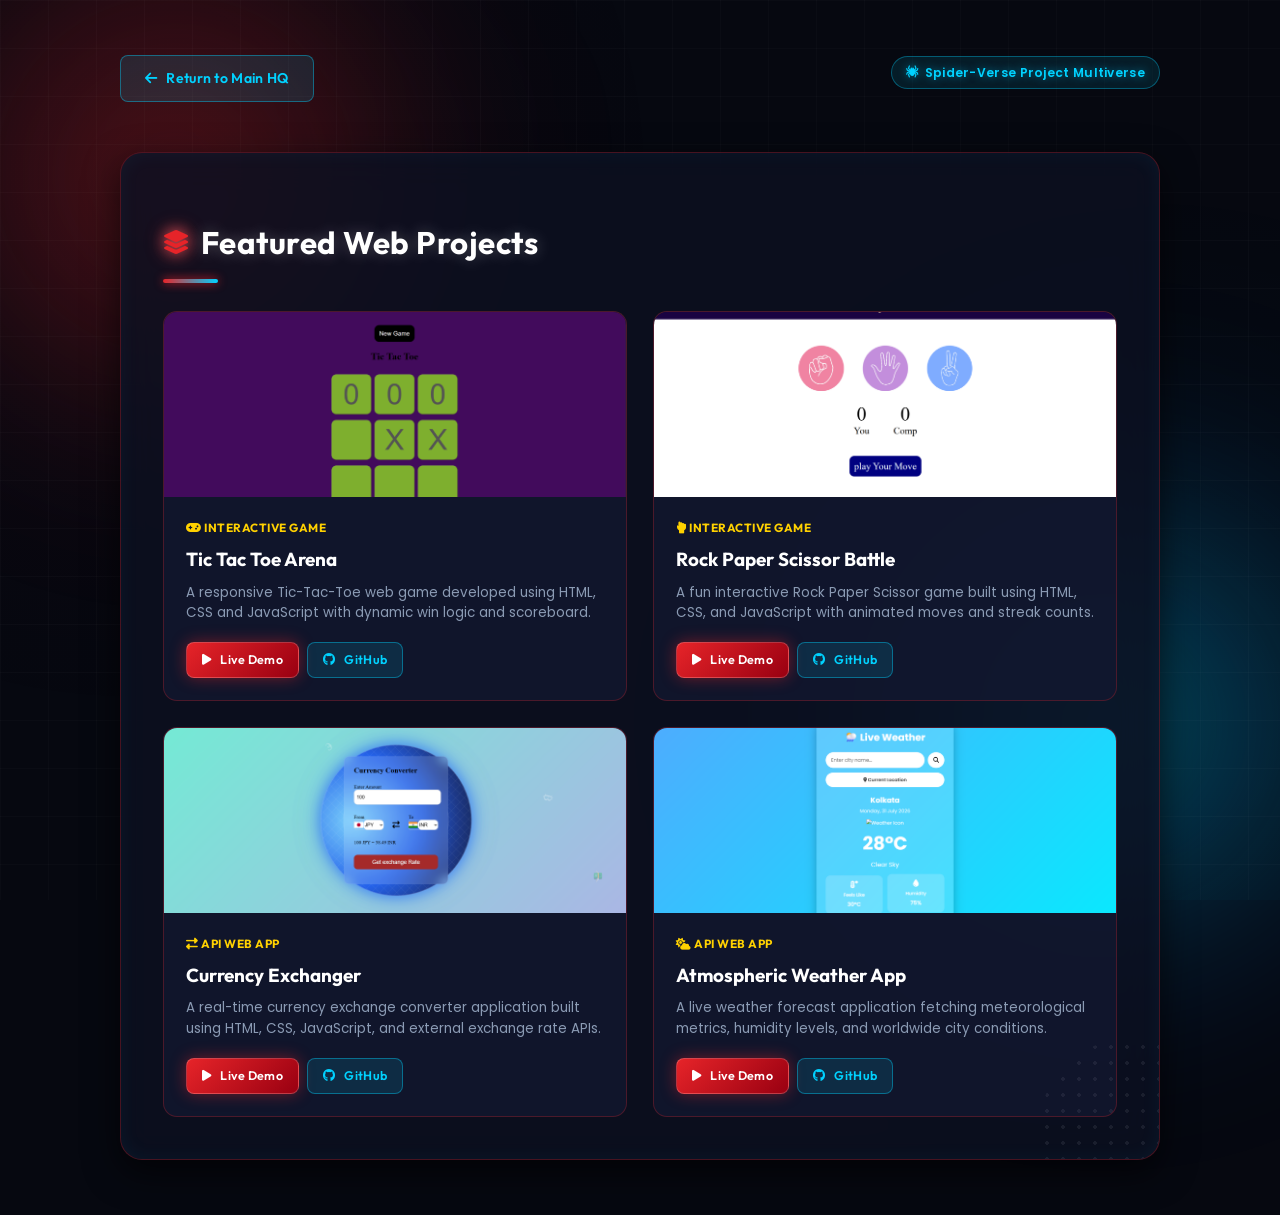
==== commit 06f2a8b6: "changed to spidey themed" ====
--- a/projects.html
+++ b/projects.html
@@ -4,24 +4,33 @@
 <head>
     <meta charset="UTF-8">
     <meta name="viewport" content="width=device-width, initial-scale=1.0">
-    <title>My Projects — Saptarshi Ghosh</title>
+    <title>Featured Projects — Saptarshi Ghosh | Spider-Man Showcase</title>
     <link rel="stylesheet" href="style.css">
-    <link href="https://fonts.googleapis.com/css2?family=Poppins:wght@300;400;500;600;700&display=swap" rel="stylesheet">
+    
+    <!-- Google Fonts -->
+    <link rel="preconnect" href="https://fonts.googleapis.com">
+    <link rel="preconnect" href="https://fonts.gstatic.com" crossorigin>
+    <link href="https://fonts.googleapis.com/css2?family=Bangers&family=Outfit:wght@300;400;500;600;700;800&family=Poppins:wght@300;400;500;600;700&display=swap" rel="stylesheet">
     <link rel="stylesheet" href="https://cdnjs.cloudflare.com/ajax/libs/font-awesome/6.5.0/css/all.min.css">
 </head>
 
 <body>
-    <div class="main-container" style="max-width: 1000px; flex-direction: column;">
-        <div style="width: 100%; display: flex; justify-content: space-between; align-items: center; margin-bottom: 20px;">
+    <!-- SPIDER-WEB BACKGROUND OVERLAY -->
+    <div class="spidey-bg-web"></div>
+
+    <div class="main-container showcase-container">
+        <div class="showcase-nav-bar">
             <a href="index.html" class="btn btn-secondary">
-                <i class="fas fa-arrow-left"></i> Back to Main Portfolio
+                <i class="fas fa-arrow-left"></i> Return to Main HQ
             </a>
-            <span class="title">Saptarshi's Project Showcase</span>
+            <div class="title-badge">
+                <i class="fas fa-spider"></i> Spider-Verse Project Multiverse
+            </div>
         </div>
 
-        <main class="main-content" style="width: 100%; padding-top: 35px;">
+        <main class="main-content showcase-main">
             <header>
-                <h1 class="article-title">Featured Projects</h1>
+                <h1 class="article-title"><i class="fas fa-layer-group spidey-title-icon"></i> Featured Web Projects</h1>
             </header>
 
             <div class="project-grid">
@@ -29,19 +38,19 @@
                 <div class="project-item">
                     <div class="project-card">
                         <figure class="project-img">
-                            <img src="tic-tac-toe.png" alt="Tic Tac Toe">
+                            <img src="tic-tac-toe.png" alt="Tic Tac Toe Game">
                         </figure>
                         <div class="project-content">
-                            <span class="project-category">Interactive Game</span>
-                            <h3 class="project-title">Tic Tac Toe Game</h3>
+                            <span class="project-category"><i class="fas fa-gamepad"></i> Interactive Game</span>
+                            <h3 class="project-title">Tic Tac Toe Arena</h3>
                             <p class="project-desc">
-                                A responsive Tic-Tac-Toe game developed using HTML, CSS and JavaScript with dynamic win logic and scoreboard.
+                                A responsive Tic-Tac-Toe web game developed using HTML, CSS and JavaScript with dynamic win logic and scoreboard.
                             </p>
                             <div class="project-buttons">
-                                <a href="https://tic-tac-toe-fawn-xi-15.vercel.app/" target="_blank" class="btn btn-sm btn-primary">
+                                <a href="https://tic-tac-toe-fawn-xi-15.vercel.app/" target="_blank" rel="noopener noreferrer" class="btn btn-sm btn-primary">
                                     <i class="fas fa-play"></i> Live Demo
                                 </a>
-                                <a href="https://github.com/sapghosh55-lab/tic-tac-toe" target="_blank" class="btn btn-sm btn-secondary">
+                                <a href="https://github.com/sapghosh55-lab/tic-tac-toe" target="_blank" rel="noopener noreferrer" class="btn btn-sm btn-secondary">
                                     <i class="fab fa-github"></i> GitHub
                                 </a>
                             </div>
@@ -56,16 +65,16 @@
                             <img src="rock-paper-scissor.png" alt="Rock Paper Scissor">
                         </figure>
                         <div class="project-content">
-                            <span class="project-category">Interactive Game</span>
-                            <h3 class="project-title">Rock Paper Scissor Game</h3>
+                            <span class="project-category"><i class="fas fa-hand-rock"></i> Interactive Game</span>
+                            <h3 class="project-title">Rock Paper Scissor Battle</h3>
                             <p class="project-desc">
-                                A fun interactive Rock Paper Scissor game built using HTML, CSS, and JavaScript with animated moves.
+                                A fun interactive Rock Paper Scissor game built using HTML, CSS, and JavaScript with animated moves and streak counts.
                             </p>
                             <div class="project-buttons">
-                                <a href="https://rock-paper-scissor-drab-nine.vercel.app/" target="_blank" class="btn btn-sm btn-primary">
+                                <a href="https://rock-paper-scissor-drab-nine.vercel.app/" target="_blank" rel="noopener noreferrer" class="btn btn-sm btn-primary">
                                     <i class="fas fa-play"></i> Live Demo
                                 </a>
-                                <a href="https://github.com/sapghosh55-lab/rock-paper-scissor" target="_blank" class="btn btn-sm btn-secondary">
+                                <a href="https://github.com/sapghosh55-lab/rock-paper-scissor" target="_blank" rel="noopener noreferrer" class="btn btn-sm btn-secondary">
                                     <i class="fab fa-github"></i> GitHub
                                 </a>
                             </div>
@@ -80,16 +89,16 @@
                             <img src="currency-exchanger.png" alt="Currency Exchanger">
                         </figure>
                         <div class="project-content">
-                            <span class="project-category">API Web App</span>
+                            <span class="project-category"><i class="fas fa-exchange-alt"></i> API Web App</span>
                             <h3 class="project-title">Currency Exchanger</h3>
                             <p class="project-desc">
                                 A real-time currency exchange converter application built using HTML, CSS, JavaScript, and external exchange rate APIs.
                             </p>
                             <div class="project-buttons">
-                                <a href="https://currency-exchanger-six-psi.vercel.app/" target="_blank" class="btn btn-sm btn-primary">
+                                <a href="https://currency-exchanger-six-psi.vercel.app/" target="_blank" rel="noopener noreferrer" class="btn btn-sm btn-primary">
                                     <i class="fas fa-play"></i> Live Demo
                                 </a>
-                                <a href="https://github.com/sapghosh55-lab/Currency-exchanger.git" target="_blank" class="btn btn-sm btn-secondary">
+                                <a href="https://github.com/sapghosh55-lab/Currency-exchanger.git" target="_blank" rel="noopener noreferrer" class="btn btn-sm btn-secondary">
                                     <i class="fab fa-github"></i> GitHub
                                 </a>
                             </div>
@@ -104,16 +113,16 @@
                             <img src="weather-app.png" alt="Weather App">
                         </figure>
                         <div class="project-content">
-                            <span class="project-category">API Web App</span>
-                            <h3 class="project-title">Weather App</h3>
+                            <span class="project-category"><i class="fas fa-cloud-sun"></i> API Web App</span>
+                            <h3 class="project-title">Atmospheric Weather App</h3>
                             <p class="project-desc">
-                                A real-time weather application built using HTML, CSS, JavaScript, and external weather APIs.
+                                A live weather forecast application fetching meteorological metrics, humidity levels, and worldwide city conditions.
                             </p>
                             <div class="project-buttons">
-                                <a href="https://weather-app-pearl-rho-86.vercel.app/" target="_blank" class="btn btn-sm btn-primary">
+                                <a href="https://weather-app-pearl-rho-86.vercel.app/" target="_blank" rel="noopener noreferrer" class="btn btn-sm btn-primary">
                                     <i class="fas fa-play"></i> Live Demo
                                 </a>
-                                <a href="https://github.com/sapghosh55-lab/Weather-app" target="_blank" class="btn btn-sm btn-secondary">
+                                <a href="https://github.com/sapghosh55-lab/Weather-app" target="_blank" rel="noopener noreferrer" class="btn btn-sm btn-secondary">
                                     <i class="fab fa-github"></i> GitHub
                                 </a>
                             </div>
@@ -124,6 +133,7 @@
         </main>
     </div>
 
+    <!-- SCRIPT -->
     <script src="script.js"></script>
 </body>
 
--- a/style.css
+++ b/style.css
@@ -1,31 +1,60 @@
-/* MODERN EYE-CATCHING NEON DASHBOARD THEME */
+/* ==========================================================================
+   SPIDER-MAN & SPIDER-VERSE HIGH-TECH THEME STYLESHEET
+   Saptarshi Ghosh — Developer Portfolio
+   ========================================================================== */
+
+@import url('https://fonts.googleapis.com/css2?family=Bangers&family=Outfit:wght@300;400;500;600;700;800&family=Poppins:wght@300;400;500;600;700&display=swap');
+
 :root {
-    --bg-main: #060713;
-    --bg-card: rgba(18, 20, 38, 0.75);
-    --bg-card-alt: rgba(28, 32, 60, 0.65);
-    --bg-card-hover: rgba(36, 42, 78, 0.8);
-    --bg-input: rgba(15, 17, 33, 0.85);
-
+    /* SPIDER-MAN CORE PALETTE */
+    --spidey-red: #e62429;
+    --spidey-red-bright: #ff1e42;
+    --spidey-red-dark: #990011;
+    --spidey-red-glow: rgba(230, 36, 41, 0.45);
+
+    --spidey-blue: #0066ff;
+    --spidey-blue-bright: #00d2ff;
+    --spidey-blue-dark: #003399;
+    --spidey-blue-glow: rgba(0, 210, 255, 0.45);
+
+    --spidey-yellow: #ffd100;
+    --spidey-yellow-glow: rgba(255, 209, 0, 0.5);
+
+    --spidey-dark-900: #060810;
+    --spidey-dark-800: #0a0d18;
+    --spidey-dark-700: #101426;
+    --spidey-card: rgba(13, 17, 34, 0.82);
+    --spidey-card-alt: rgba(19, 25, 50, 0.75);
+    --spidey-card-hover: rgba(28, 36, 70, 0.88);
+    --spidey-input: rgba(10, 13, 28, 0.9);
+
+    /* WEB & BORDER ACCENTS */
+    --spidey-web: rgba(255, 255, 255, 0.12);
+    --spidey-web-bright: rgba(255, 255, 255, 0.28);
+    --border-color: rgba(230, 36, 41, 0.28);
+    --border-glow: rgba(0, 210, 255, 0.4);
+    --border-web: rgba(255, 255, 255, 0.15);
+
+    /* TEXT */
     --text-white: #ffffff;
-    --text-gray: #d0d5ed;
-    --text-muted: #8e96ba;
-
-    /* Neon Palette */
-    --neon-yellow: #ffdb70;
-    --neon-cyan: #00ffff;
-    --neon-purple: #9d4edd;
-    --neon-pink: #ff007f;
-    --neon-green: #00ff88;
-
-    --border-color: rgba(157, 78, 221, 0.25);
-    --border-glow: rgba(0, 255, 255, 0.35);
-
-    --font-family: 'Poppins', sans-serif;
-    --border-radius-lg: 24px;
-    --border-radius-md: 16px;
-    --border-radius-sm: 10px;
+    --text-silver: #e2e8f0;
+    --text-gray: #cbd5e1;
+    --text-muted: #8b9bb4;
+
+    /* FONTS */
+    --font-heading: 'Outfit', 'Poppins', sans-serif;
+    --font-comic: 'Bangers', cursive, sans-serif;
+    --font-body: 'Poppins', sans-serif;
+
+    /* SHAPES & RADII */
+    --border-radius-lg: 22px;
+    --border-radius-md: 14px;
+    --border-radius-sm: 8px;
     --border-radius-pill: 50px;
+
+    /* TRANSITIONS */
     --transition: all 0.3s cubic-bezier(0.4, 0, 0.2, 1);
+    --transition-bounce: all 0.4s cubic-bezier(0.175, 0.885, 0.32, 1.275);
 }
 
 * {
@@ -39,11 +68,11 @@
 }
 
 body {
-    background-color: var(--bg-main);
+    background-color: var(--spidey-dark-900);
     color: var(--text-gray);
-    font-family: var(--font-family);
+    font-family: var(--font-body);
     line-height: 1.6;
-    padding: 60px 16px;
+    padding: 55px 18px;
     display: flex;
     justify-content: center;
     align-items: center;
@@ -52,133 +81,330 @@
     overflow-x: hidden;
 }
 
-/* GLOWING AMBIENT BACKGROUND GRADIENT ORBS */
-body::before,
+/* ==========================================================================
+   SPIDER-WEB GEOMETRIC BACKGROUND & SPIDEY-SENSE AMBIENT GLOWS
+   ========================================================================== */
+body::before {
+    content: "";
+    position: fixed;
+    top: -150px;
+    left: -150px;
+    width: 650px;
+    height: 650px;
+    border-radius: 50%;
+    background: radial-gradient(circle, rgba(230, 36, 41, 0.38) 0%, rgba(230, 36, 41, 0.05) 55%, transparent 70%);
+    filter: blur(90px);
+    z-index: -2;
+    pointer-events: none;
+    animation: spideyPulseRed 8s ease-in-out infinite alternate;
+}
+
 body::after {
     content: "";
     position: fixed;
-    width: 600px;
-    height: 600px;
+    bottom: -150px;
+    right: -150px;
+    width: 650px;
+    height: 650px;
     border-radius: 50%;
-    filter: blur(150px);
+    background: radial-gradient(circle, rgba(0, 210, 255, 0.35) 0%, rgba(0, 102, 255, 0.08) 55%, transparent 70%);
+    filter: blur(90px);
+    z-index: -2;
+    pointer-events: none;
+    animation: spideyPulseBlue 8s ease-in-out infinite alternate 4s;
+}
+
+@keyframes spideyPulseRed {
+    0% { transform: scale(1) translate(0, 0); opacity: 0.35; }
+    50% { transform: scale(1.15) translate(30px, 20px); opacity: 0.5; }
+    100% { transform: scale(0.95) translate(-20px, 10px); opacity: 0.35; }
+}
+
+@keyframes spideyPulseBlue {
+    0% { transform: scale(1) translate(0, 0); opacity: 0.35; }
+    50% { transform: scale(1.2) translate(-30px, -20px); opacity: 0.55; }
+    100% { transform: scale(0.9) translate(15px, -10px); opacity: 0.35; }
+}
+
+/* SPIDER-WEB MESH OVERLAY */
+.spidey-bg-web {
+    position: fixed;
+    inset: 0;
+    background-image: 
+        radial-gradient(circle at 10% 20%, rgba(230, 36, 41, 0.04) 0, transparent 40%),
+        radial-gradient(circle at 90% 80%, rgba(0, 210, 255, 0.04) 0, transparent 40%),
+        linear-gradient(to right, rgba(255, 255, 255, 0.02) 1px, transparent 1px),
+        linear-gradient(to bottom, rgba(255, 255, 255, 0.02) 1px, transparent 1px);
+    background-size: 100% 100%, 100% 100%, 48px 48px, 48px 48px;
     z-index: -1;
     pointer-events: none;
-    opacity: 0.35;
-}
-
-body::before {
-    top: -120px;
-    left: -120px;
-    background: radial-gradient(circle, var(--neon-purple), transparent 70%);
-}
-
-body::after {
-    bottom: -120px;
-    right: -120px;
-    background: radial-gradient(circle, var(--neon-cyan), transparent 70%);
+}
+
+/* SPIDEY SENSE COMIC ZAP PARTICLES OVERLAY */
+.spidey-sense-wave {
+    position: fixed;
+    top: 0;
+    left: 0;
+    width: 100%;
+    height: 100%;
+    pointer-events: none;
+    z-index: 9999;
+    opacity: 0;
+    transition: opacity 0.3s ease;
+}
+
+.spidey-sense-wave.active {
+    opacity: 1;
+    animation: spideySenseTingle 1.2s ease-out forwards;
+}
+
+@keyframes spideySenseTingle {
+    0% {
+        box-shadow: inset 0 0 100px rgba(255, 209, 0, 0.8), inset 0 0 160px rgba(230, 36, 41, 0.9);
+        transform: scale(1);
+    }
+    50% {
+        box-shadow: inset 0 0 140px rgba(255, 209, 0, 0.9), inset 0 0 200px rgba(0, 210, 255, 0.7);
+        transform: scale(1.02);
+    }
+    100% {
+        box-shadow: inset 0 0 0 rgba(255, 209, 0, 0), inset 0 0 0 rgba(230, 36, 41, 0);
+        transform: scale(1);
+    }
 }
 
 /* LAYOUT CONTAINER */
 .main-container {
     display: flex;
-    max-width: 1240px;
+    max-width: 1260px;
     width: 100%;
-    gap: 25px;
+    gap: 26px;
     align-items: flex-start;
     position: relative;
     z-index: 1;
 }
 
+.showcase-container {
+    max-width: 1040px;
+    flex-direction: column;
+}
+
+.showcase-nav-bar {
+    width: 100%;
+    display: flex;
+    justify-content: space-between;
+    align-items: center;
+    margin-bottom: 24px;
+    flex-wrap: wrap;
+    gap: 14px;
+}
+
+.showcase-main {
+    width: 100%;
+    padding-top: 40px;
+}
+
 /* ==========================================================================
-   SIDEBAR STYLES
+   SIDEBAR - SPIDEY SUIT & PROFILE HUB
    ========================================================================== */
 .sidebar {
-    background: var(--bg-card);
+    background: var(--spidey-card);
     border: 1px solid var(--border-color);
-    backdrop-filter: blur(16px);
-    -webkit-backdrop-filter: blur(16px);
+    backdrop-filter: blur(18px);
+    -webkit-backdrop-filter: blur(18px);
     border-radius: var(--border-radius-lg);
-    padding: 30px;
-    width: 300px;
+    padding: 32px 26px;
+    width: 310px;
     flex-shrink: 0;
     position: sticky;
-    top: 60px;
+    top: 55px;
     display: flex;
     flex-direction: column;
     align-items: center;
-    box-shadow: 0 10px 30px rgba(0, 0, 0, 0.5), inset 0 0 15px rgba(157, 78, 221, 0.1);
+    box-shadow: 0 12px 35px rgba(0, 0, 0, 0.65), inset 0 0 20px rgba(230, 36, 41, 0.08), 0 0 1px rgba(0, 210, 255, 0.3);
     transition: var(--transition);
     z-index: 5;
+    overflow: hidden;
+}
+
+.sidebar::before {
+    content: "";
+    position: absolute;
+    top: 0;
+    left: 0;
+    right: 0;
+    height: 4px;
+    background: linear-gradient(90deg, var(--spidey-red), var(--spidey-yellow), var(--spidey-blue-bright));
+    box-shadow: 0 0 12px var(--spidey-red);
+}
+
+/* Web corner icon in sidebar */
+.sidebar-web-corner {
+    position: absolute;
+    top: -15px;
+    right: -15px;
+    color: rgba(255, 255, 255, 0.08);
+    font-size: 4rem;
+    pointer-events: none;
+    transform: rotate(45deg);
+    transition: var(--transition);
+}
+
+.sidebar:hover .sidebar-web-corner {
+    color: rgba(230, 36, 41, 0.2);
+    transform: rotate(45deg) scale(1.1);
 }
 
 .sidebar:hover {
-    border-color: rgba(0, 255, 255, 0.4);
-    box-shadow: 0 0 25px rgba(0, 255, 255, 0.2), 0 0 40px rgba(157, 78, 221, 0.2);
+    border-color: rgba(230, 36, 41, 0.55);
+    box-shadow: 0 15px 40px rgba(0, 0, 0, 0.8), 0 0 25px rgba(230, 36, 41, 0.3), 0 0 40px rgba(0, 210, 255, 0.15);
 }
 
 .sidebar-info {
     text-align: center;
     width: 100%;
-}
-
+    display: flex;
+    flex-direction: column;
+    align-items: center;
+}
+
+/* AVATAR BOX WITH SPIDER-SUIT EMBLEM GLOW */
 .avatar-box {
-    background: var(--bg-card-alt);
-    border-radius: 30px;
+    background: var(--spidey-card-alt);
+    border-radius: 50%;
     padding: 6px;
-    width: 130px;
-    height: 130px;
-    margin: 0 auto 15px;
-    overflow: hidden;
+    width: 136px;
+    height: 136px;
+    margin: 0 auto 16px;
     position: relative;
-    border: 1px solid var(--border-color);
+    cursor: pointer;
+    box-shadow: 0 0 20px rgba(230, 36, 41, 0.35);
+    border: 2px solid var(--spidey-red);
+    transition: var(--transition-bounce);
 }
 
 .avatar-box::after {
     content: "";
     position: absolute;
-    inset: -2px;
-    border-radius: 30px;
-    background: linear-gradient(135deg, var(--neon-cyan), var(--neon-purple));
+    inset: -4px;
+    border-radius: 50%;
+    background: linear-gradient(135deg, var(--spidey-red), var(--spidey-blue-bright));
     z-index: -1;
-    filter: blur(8px);
-    opacity: 0.6;
+    filter: blur(10px);
+    opacity: 0.7;
+    animation: avatarEmblemPulse 4s ease-in-out infinite;
+}
+
+@keyframes avatarEmblemPulse {
+    0%, 100% { opacity: 0.55; transform: scale(1); }
+    50% { opacity: 0.9; transform: scale(1.04); }
 }
 
 .avatar-box img {
     width: 100%;
     height: 100%;
     object-fit: cover;
-    border-radius: 24px;
+    border-radius: 50%;
+    transition: var(--transition);
+}
+
+.avatar-box:hover {
+    transform: scale(1.05) rotate(2deg);
+    border-color: var(--spidey-blue-bright);
+    box-shadow: 0 0 30px var(--spidey-blue-bright);
+}
+
+/* Spider badge on avatar */
+.avatar-spider-badge {
+    position: absolute;
+    bottom: -4px;
+    right: 6px;
+    width: 32px;
+    height: 32px;
+    background: var(--spidey-dark-800);
+    border: 2px solid var(--spidey-yellow);
+    border-radius: 50%;
+    display: flex;
+    align-items: center;
+    justify-content: center;
+    color: var(--spidey-yellow);
+    font-size: 0.9rem;
+    box-shadow: 0 0 10px var(--spidey-yellow-glow);
+    animation: spideySenseTingleBadge 2.5s infinite;
+}
+
+@keyframes spideySenseTingleBadge {
+    0%, 100% { transform: scale(1); }
+    50% { transform: scale(1.15); box-shadow: 0 0 16px var(--spidey-yellow); }
 }
 
 .name {
     color: var(--text-white);
-    font-size: 1.35rem;
+    font-family: var(--font-heading);
+    font-size: 1.45rem;
+    font-weight: 700;
+    letter-spacing: 0.5px;
+    margin-bottom: 6px;
+    text-shadow: 0 0 12px rgba(255, 255, 255, 0.35);
+}
+
+.title-badge {
+    display: inline-flex;
+    align-items: center;
+    gap: 6px;
+    color: var(--spidey-blue-bright);
+    background: rgba(0, 210, 255, 0.1);
+    border: 1px solid rgba(0, 210, 255, 0.35);
+    font-size: 0.76rem;
     font-weight: 600;
-    margin-bottom: 8px;
-    text-shadow: 0 0 10px rgba(255, 255, 255, 0.3);
-}
-
-.title {
-    color: var(--neon-cyan);
-    background: rgba(0, 255, 255, 0.08);
-    border: 1px solid rgba(0, 255, 255, 0.3);
-    font-size: 0.75rem;
     padding: 6px 14px;
-    border-radius: var(--border-radius-sm);
-    display: inline-block;
-    font-weight: 500;
-    text-shadow: 0 0 8px rgba(0, 255, 255, 0.5);
-}
-
+    border-radius: var(--border-radius-pill);
+    margin-bottom: 12px;
+    text-shadow: 0 0 8px rgba(0, 210, 255, 0.5);
+    letter-spacing: 0.3px;
+}
+
+.spidey-status-chip {
+    display: inline-flex;
+    align-items: center;
+    gap: 7px;
+    color: var(--spidey-yellow);
+    background: rgba(255, 209, 0, 0.08);
+    border: 1px dashed rgba(255, 209, 0, 0.4);
+    font-size: 0.72rem;
+    font-weight: 600;
+    padding: 5px 12px;
+    border-radius: var(--border-radius-pill);
+    cursor: pointer;
+    transition: var(--transition);
+}
+
+.spidey-status-chip i {
+    color: var(--spidey-yellow);
+    animation: flashIcon 1.5s infinite;
+}
+
+@keyframes flashIcon {
+    0%, 100% { opacity: 1; transform: scale(1); }
+    50% { opacity: 0.4; transform: scale(0.85); }
+}
+
+.spidey-status-chip:hover {
+    background: rgba(255, 209, 0, 0.18);
+    border-color: var(--spidey-yellow);
+    box-shadow: 0 0 15px var(--spidey-yellow-glow);
+    transform: translateY(-2px);
+}
+
+/* SIDEBAR TOGGLE BUTTON FOR MOBILE */
 .sidebar-toggle-btn {
     display: none;
-    background: var(--bg-card-alt);
-    color: var(--neon-yellow);
+    background: var(--spidey-card-alt);
+    color: var(--spidey-yellow);
     border: 1px solid var(--border-color);
-    padding: 8px 16px;
+    padding: 9px 18px;
     border-radius: var(--border-radius-sm);
-    font-size: 0.8rem;
+    font-size: 0.82rem;
     font-family: inherit;
     cursor: pointer;
     margin-top: 15px;
@@ -188,8 +414,8 @@
 }
 
 .sidebar-toggle-btn:hover {
-    border-color: var(--neon-yellow);
-    box-shadow: 0 0 12px rgba(255, 219, 112, 0.4);
+    border-color: var(--spidey-yellow);
+    box-shadow: 0 0 14px var(--spidey-yellow-glow);
 }
 
 .sidebar-more-info {
@@ -202,15 +428,15 @@
 .separator {
     width: 100%;
     height: 1px;
-    background: var(--border-color);
-    margin: 25px 0;
+    background: linear-gradient(90deg, transparent, var(--border-color), transparent);
+    margin: 22px 0;
 }
 
 .contacts-list {
     width: 100%;
     display: flex;
     flex-direction: column;
-    gap: 18px;
+    gap: 16px;
 }
 
 .contact-item {
@@ -220,45 +446,56 @@
     cursor: pointer;
     transition: var(--transition);
     border-radius: var(--border-radius-sm);
-    padding: 4px;
+    padding: 6px;
 }
 
 .contact-item:hover {
-    background: rgba(255, 255, 255, 0.04);
+    background: rgba(230, 36, 41, 0.08);
+    transform: translateX(4px);
 }
 
 .icon-box {
-    width: 40px;
-    height: 40px;
-    background: var(--bg-card-alt);
+    width: 42px;
+    height: 42px;
+    background: var(--spidey-card-alt);
     border-radius: var(--border-radius-sm);
     display: flex;
     align-items: center;
     justify-content: center;
-    color: var(--neon-yellow);
-    font-size: 0.95rem;
-    border: 1px solid var(--border-color);
-    box-shadow: 0 0 10px rgba(255, 219, 112, 0.2);
+    color: var(--spidey-red-bright);
+    font-size: 1rem;
+    border: 1px solid rgba(230, 36, 41, 0.3);
+    box-shadow: 0 0 12px rgba(230, 36, 41, 0.25);
     flex-shrink: 0;
+    transition: var(--transition);
+}
+
+.contact-item:hover .icon-box {
+    background: var(--spidey-red);
+    color: #ffffff;
+    border-color: var(--spidey-red-bright);
+    box-shadow: 0 0 18px var(--spidey-red);
+    transform: rotate(-8deg);
 }
 
 .contact-info {
-    font-size: 0.75rem;
+    font-size: 0.78rem;
     overflow: hidden;
 }
 
 .contact-title {
     color: var(--text-muted);
-    font-size: 0.65rem;
+    font-size: 0.66rem;
     text-transform: uppercase;
-    font-weight: 500;
+    font-weight: 600;
+    letter-spacing: 0.5px;
     margin-bottom: 2px;
 }
 
 .contact-link,
 .contact-info time,
 .contact-info address {
-    color: var(--text-white);
+    color: var(--text-silver);
     text-decoration: none;
     font-style: normal;
     font-weight: 400;
@@ -266,11 +503,12 @@
     overflow: hidden;
     text-overflow: ellipsis;
     display: block;
+    transition: var(--transition);
 }
 
 .contact-link:hover {
-    color: var(--neon-cyan);
-    text-shadow: 0 0 8px var(--neon-cyan);
+    color: var(--spidey-blue-bright);
+    text-shadow: 0 0 8px var(--spidey-blue-bright);
 }
 
 .sidebar-socials {
@@ -280,52 +518,71 @@
 
 .sidebar-socials a {
     color: var(--text-muted);
-    font-size: 1.15rem;
+    font-size: 1.2rem;
     transition: var(--transition);
     position: relative;
 }
 
 .sidebar-socials a:hover {
-    color: var(--neon-cyan);
-    transform: scale(1.25);
-    text-shadow: 0 0 12px var(--neon-cyan);
+    color: var(--spidey-red-bright);
+    transform: translateY(-4px) scale(1.2);
+    text-shadow: 0 0 14px var(--spidey-red);
 }
 
 /* ==========================================================================
-   MAIN CONTENT AREA
+   MAIN CONTENT AREA - SPIDEY HIGH-TECH HUD
    ========================================================================== */
 .main-content {
-    background: var(--bg-card);
+    background: var(--spidey-card);
     border: 1px solid var(--border-color);
-    backdrop-filter: blur(16px);
-    -webkit-backdrop-filter: blur(16px);
+    backdrop-filter: blur(18px);
+    -webkit-backdrop-filter: blur(18px);
     border-radius: var(--border-radius-lg);
-    padding: 40px;
-    padding-top: 60px;
+    padding: 42px;
+    padding-top: 65px;
     flex-grow: 1;
     position: relative;
-    box-shadow: 0 10px 30px rgba(0, 0, 0, 0.5), inset 0 0 15px rgba(157, 78, 221, 0.1);
-    min-height: 600px;
-}
-
-/* TOP NAVBAR */
+    box-shadow: 0 12px 35px rgba(0, 0, 0, 0.65), inset 0 0 20px rgba(0, 210, 255, 0.06);
+    min-height: 620px;
+    overflow: hidden;
+}
+
+/* Spider-web corner decoration */
+.main-content::after {
+    content: "";
+    position: absolute;
+    bottom: -60px;
+    right: -60px;
+    width: 180px;
+    height: 180px;
+    background-image: radial-gradient(circle, rgba(230, 36, 41, 0.08) 2px, transparent 2px),
+                      radial-gradient(circle, rgba(0, 210, 255, 0.08) 2px, transparent 2px);
+    background-size: 16px 16px;
+    border-radius: 50%;
+    pointer-events: none;
+}
+
+/* ==========================================================================
+   TOP NAVBAR - SPIDER HUD STYLE
+   ========================================================================== */
 .navbar {
     position: absolute;
     top: 0;
     right: 0;
-    background: var(--bg-card-alt);
+    background: var(--spidey-card-alt);
     border-bottom: 1px solid var(--border-color);
     border-left: 1px solid var(--border-color);
-    backdrop-filter: blur(14px);
-    -webkit-backdrop-filter: blur(14px);
+    backdrop-filter: blur(16px);
+    -webkit-backdrop-filter: blur(16px);
     border-radius: 0 var(--border-radius-lg) 0 var(--border-radius-lg);
-    padding: 0 25px;
+    padding: 0 28px;
     z-index: 10;
+    box-shadow: 0 4px 20px rgba(0, 0, 0, 0.4);
 }
 
 .navbar-list {
     display: flex;
-    gap: 24px;
+    gap: 26px;
     list-style: none;
 }
 
@@ -333,18 +590,22 @@
     color: var(--text-muted);
     text-decoration: none;
     font-size: 0.88rem;
-    font-weight: 500;
-    padding: 16px 0;
-    display: block;
+    font-family: var(--font-heading);
+    font-weight: 600;
+    padding: 18px 0;
+    display: flex;
+    align-items: center;
+    gap: 6px;
     transition: var(--transition);
     position: relative;
     cursor: pointer;
+    letter-spacing: 0.3px;
 }
 
 .navbar-link:hover,
 .navbar-link.active {
-    color: var(--neon-yellow);
-    text-shadow: 0 0 10px rgba(255, 219, 112, 0.6);
+    color: var(--spidey-red-bright);
+    text-shadow: 0 0 10px rgba(255, 30, 66, 0.6);
 }
 
 .navbar-link.active::after {
@@ -354,36 +615,38 @@
     left: 0;
     width: 100%;
     height: 3px;
-    background: linear-gradient(90deg, var(--neon-yellow), var(--neon-cyan));
+    background: linear-gradient(90deg, var(--spidey-red), var(--spidey-yellow), var(--spidey-blue-bright));
     border-radius: 3px 3px 0 0;
-    box-shadow: 0 0 8px var(--neon-yellow);
-}
-
-/* TAB CONTENT DISPLAY & ANIMATIONS */
+    box-shadow: 0 0 10px var(--spidey-red);
+}
+
+/* ==========================================================================
+   TAB TRANSITIONS & ANIMATIONS
+   ========================================================================== */
 .tab-content {
     display: none;
 }
 
 .tab-content.active {
     display: block;
-    animation: tabFadeIn 0.35s ease-out forwards;
-}
-
-@keyframes tabFadeIn {
+    animation: spideyTabSling 0.4s cubic-bezier(0.16, 1, 0.3, 1) forwards;
+}
+
+@keyframes spideyTabSling {
     0% {
         opacity: 0;
-        transform: translateY(12px);
+        transform: translateY(16px) scale(0.98);
     }
     100% {
         opacity: 1;
-        transform: translateY(0);
+        transform: translateY(0) scale(1);
     }
 }
 
 @keyframes cardFadeIn {
     0% {
         opacity: 0;
-        transform: scale(0.95) translateY(10px);
+        transform: scale(0.94) translateY(12px);
     }
     100% {
         opacity: 1;
@@ -391,14 +654,16 @@
     }
 }
 
-/* SECTION TITLES & HEADERS */
+/* ==========================================================================
+   SECTION HEADERS & MARVEL STYLE ACCENTS
+   ========================================================================== */
 .section-header-flex {
     display: flex;
     justify-content: space-between;
     align-items: center;
     flex-wrap: wrap;
     gap: 15px;
-    margin-bottom: 25px;
+    margin-bottom: 28px;
 }
 
 .section-header-flex .article-title {
@@ -407,12 +672,23 @@
 
 .article-title {
     color: var(--text-white);
-    font-size: 1.85rem;
-    font-weight: 600;
+    font-family: var(--font-heading);
+    font-size: 1.95rem;
+    font-weight: 700;
+    letter-spacing: 0.5px;
     position: relative;
-    padding-bottom: 14px;
-    margin-bottom: 25px;
-    text-shadow: 0 0 12px rgba(255, 255, 255, 0.2);
+    padding-bottom: 16px;
+    margin-bottom: 28px;
+    display: flex;
+    align-items: center;
+    gap: 10px;
+    text-shadow: 0 0 15px rgba(255, 255, 255, 0.25);
+}
+
+.article-title .spidey-title-icon {
+    color: var(--spidey-red);
+    font-size: 1.5rem;
+    filter: drop-shadow(0 0 8px var(--spidey-red));
 }
 
 .article-title::after {
@@ -420,25 +696,25 @@
     position: absolute;
     bottom: 0;
     left: 0;
-    width: 45px;
-    height: 5px;
-    background: linear-gradient(90deg, var(--neon-yellow), var(--neon-cyan));
+    width: 55px;
+    height: 4px;
+    background: linear-gradient(90deg, var(--spidey-red), var(--spidey-blue-bright));
     border-radius: 3px;
-    box-shadow: 0 0 10px var(--neon-yellow);
+    box-shadow: 0 0 10px var(--spidey-red);
 }
 
 /* ==========================================================================
-   BUTTONS STYLES
+   BUTTONS - SPIDER WEB & HERO SUIT STYLING
    ========================================================================== */
 .btn {
     display: inline-flex;
     align-items: center;
     justify-content: center;
-    gap: 8px;
-    padding: 10px 22px;
+    gap: 9px;
+    padding: 11px 24px;
     font-size: 0.88rem;
-    font-family: inherit;
-    font-weight: 500;
+    font-family: var(--font-heading);
+    font-weight: 600;
     border-radius: var(--border-radius-sm);
     text-decoration: none;
     cursor: pointer;
@@ -447,62 +723,64 @@
     transition: var(--transition);
     position: relative;
     overflow: hidden;
+    letter-spacing: 0.3px;
 }
 
 .btn-primary {
-    background: linear-gradient(135deg, var(--neon-purple), #6c2bd9);
+    background: linear-gradient(135deg, var(--spidey-red), var(--spidey-red-dark));
     color: var(--text-white);
-    box-shadow: 0 0 15px rgba(157, 78, 221, 0.4);
-    border: 1px solid rgba(255, 255, 255, 0.15);
+    box-shadow: 0 0 16px rgba(230, 36, 41, 0.45);
+    border: 1px solid rgba(255, 255, 255, 0.2);
 }
 
 .btn-primary:hover {
-    transform: translateY(-2px);
-    box-shadow: 0 0 25px rgba(157, 78, 221, 0.7);
-    background: linear-gradient(135deg, #ae5eed, #7c3aed);
+    transform: translateY(-3px);
+    box-shadow: 0 0 28px rgba(230, 36, 41, 0.8), 0 0 10px var(--spidey-yellow);
+    background: linear-gradient(135deg, var(--spidey-red-bright), #b30018);
 }
 
 .btn-secondary {
-    background: rgba(0, 255, 255, 0.1);
-    color: var(--neon-cyan);
-    border: 1px solid rgba(0, 255, 255, 0.4);
+    background: rgba(0, 210, 255, 0.12);
+    color: var(--spidey-blue-bright);
+    border: 1px solid rgba(0, 210, 255, 0.4);
 }
 
 .btn-secondary:hover {
-    background: rgba(0, 255, 255, 0.2);
-    transform: translateY(-2px);
-    box-shadow: 0 0 20px rgba(0, 255, 255, 0.4);
+    background: rgba(0, 210, 255, 0.25);
+    transform: translateY(-3px);
+    box-shadow: 0 0 22px rgba(0, 210, 255, 0.5);
     color: #ffffff;
 }
 
 .btn-outline {
     background: transparent;
-    color: var(--text-muted);
+    color: var(--text-silver);
     border: 1px solid var(--border-color);
 }
 
 .btn-outline:hover {
-    color: var(--neon-yellow);
-    border-color: var(--neon-yellow);
-    box-shadow: 0 0 15px rgba(255, 219, 112, 0.3);
+    color: var(--spidey-yellow);
+    border-color: var(--spidey-yellow);
+    box-shadow: 0 0 15px var(--spidey-yellow-glow);
     transform: translateY(-2px);
 }
 
 .btn-link {
     background: transparent;
-    color: var(--neon-yellow);
+    color: var(--spidey-yellow);
     padding: 6px 0;
     border: none;
+    font-size: 0.85rem;
 }
 
 .btn-link:hover {
-    color: var(--neon-cyan);
-    text-shadow: 0 0 8px var(--neon-cyan);
-    transform: translateX(4px);
+    color: var(--spidey-blue-bright);
+    text-shadow: 0 0 8px var(--spidey-blue-bright);
+    transform: translateX(5px);
 }
 
 .btn-sm {
-    padding: 7px 14px;
+    padding: 7px 15px;
     font-size: 0.78rem;
 }
 
@@ -511,157 +789,273 @@
     gap: 12px;
 }
 
-/* RIPPLE EFFECT */
+/* WEB SHOOTER RIPPLE / SPLAT EFFECT */
 .ripple-effect {
     position: absolute;
     border-radius: 50%;
     transform: scale(0);
-    animation: ripple 0.6s linear;
-    background-color: rgba(255, 255, 255, 0.35);
+    animation: webSplatRipple 0.65s linear;
+    background: radial-gradient(circle, rgba(255, 255, 255, 0.6) 0%, rgba(0, 210, 255, 0.4) 50%, transparent 80%);
     pointer-events: none;
 }
 
-@keyframes ripple {
+@keyframes webSplatRipple {
     to {
-        transform: scale(4);
+        transform: scale(4.5);
         opacity: 0;
     }
 }
 
 /* ==========================================================================
-   ABOUT SECTION STYLES
+   ABOUT SECTION & SPIDEY SPECIALTIES
    ========================================================================== */
+.about-hero-box {
+    background: linear-gradient(135deg, rgba(230, 36, 41, 0.12), rgba(0, 102, 255, 0.08));
+    border: 1px solid rgba(230, 36, 41, 0.3);
+    border-left: 4px solid var(--spidey-red);
+    border-radius: var(--border-radius-md);
+    padding: 20px 24px;
+    margin-bottom: 28px;
+    display: flex;
+    align-items: center;
+    gap: 16px;
+    box-shadow: 0 4px 20px rgba(0, 0, 0, 0.3);
+}
+
+.about-hero-icon {
+    font-size: 2rem;
+    color: var(--spidey-yellow);
+    filter: drop-shadow(0 0 10px var(--spidey-yellow-glow));
+    flex-shrink: 0;
+}
+
+.about-hero-motto {
+    font-family: var(--font-heading);
+    font-weight: 700;
+    font-size: 1.05rem;
+    color: var(--text-white);
+    letter-spacing: 0.3px;
+    margin-bottom: 3px;
+}
+
+.about-hero-sub {
+    font-size: 0.84rem;
+    color: var(--text-gray);
+}
+
 .about-text {
-    color: var(--text-gray);
+    color: var(--text-silver);
     font-size: 0.95rem;
-    line-height: 1.7;
+    line-height: 1.75;
     margin-bottom: 35px;
 }
 
 .about-text p {
-    margin-bottom: 12px;
+    margin-bottom: 14px;
 }
 
 .service-title {
     color: var(--text-white);
-    font-size: 1.35rem;
-    font-weight: 600;
-    margin-bottom: 20px;
+    font-family: var(--font-heading);
+    font-size: 1.4rem;
+    font-weight: 700;
+    margin-bottom: 22px;
+    display: flex;
+    align-items: center;
+    gap: 10px;
+}
+
+.service-title i {
+    color: var(--spidey-blue-bright);
+    font-size: 1.1rem;
 }
 
 .service-grid {
     display: grid;
     grid-template-columns: repeat(2, 1fr);
-    gap: 20px;
+    gap: 22px;
     margin-bottom: 35px;
 }
 
 .service-item {
-    background: var(--bg-card-alt);
+    background: var(--spidey-card-alt);
     border: 1px solid var(--border-color);
     border-radius: var(--border-radius-md);
-    padding: 25px;
+    padding: 26px;
     display: flex;
     gap: 18px;
     align-items: flex-start;
     transition: var(--transition);
+    position: relative;
+    overflow: hidden;
+}
+
+.service-item::before {
+    content: "";
+    position: absolute;
+    top: 0;
+    left: 0;
+    width: 3px;
+    height: 100%;
+    background: linear-gradient(to bottom, var(--spidey-red), var(--spidey-blue-bright));
+    opacity: 0;
+    transition: var(--transition);
 }
 
 .service-item:hover {
-    border-color: var(--neon-cyan);
-    transform: translateY(-4px);
-    box-shadow: 0 0 20px rgba(0, 255, 255, 0.25);
+    border-color: var(--spidey-blue-bright);
+    transform: translateY(-5px);
+    box-shadow: 0 8px 25px rgba(0, 0, 0, 0.5), 0 0 20px rgba(0, 210, 255, 0.25);
+}
+
+.service-item:hover::before {
+    opacity: 1;
 }
 
 .service-icon-box {
-    color: var(--neon-yellow);
-    font-size: 1.75rem;
+    color: var(--spidey-yellow);
+    font-size: 1.85rem;
     flex-shrink: 0;
     margin-top: 2px;
-    filter: drop-shadow(0 0 8px rgba(255, 219, 112, 0.5));
+    filter: drop-shadow(0 0 10px var(--spidey-yellow-glow));
+    transition: var(--transition-bounce);
+}
+
+.service-item:hover .service-icon-box {
+    transform: scale(1.2) rotate(6deg);
+    color: var(--spidey-red-bright);
+    filter: drop-shadow(0 0 12px var(--spidey-red));
 }
 
 .service-item-title {
     color: var(--text-white);
-    font-size: 1.05rem;
-    font-weight: 600;
+    font-family: var(--font-heading);
+    font-size: 1.1rem;
+    font-weight: 700;
     margin-bottom: 6px;
 }
 
 .service-item-text {
     color: var(--text-muted);
-    font-size: 0.85rem;
-    line-height: 1.5;
-}
-
-/* SKILLS LIST */
+    font-size: 0.86rem;
+    line-height: 1.55;
+}
+
+/* ==========================================================================
+   WEB SHOOTER SKILL BARS
+   ========================================================================== */
 .skills-list {
-    background: var(--bg-card-alt);
+    background: var(--spidey-card-alt);
     border: 1px solid var(--border-color);
     border-radius: var(--border-radius-md);
-    padding: 25px;
+    padding: 28px;
     list-style: none;
     display: flex;
     flex-direction: column;
-    gap: 20px;
+    gap: 22px;
     margin-bottom: 35px;
+    box-shadow: inset 0 0 15px rgba(0, 0, 0, 0.5);
 }
 
 .title-wrapper {
     display: flex;
     justify-content: space-between;
-    margin-bottom: 8px;
+    align-items: center;
+    margin-bottom: 9px;
 }
 
 .title-wrapper h5 {
     color: var(--text-white);
-    font-size: 0.9rem;
-    font-weight: 500;
+    font-family: var(--font-heading);
+    font-size: 0.94rem;
+    font-weight: 600;
+    display: flex;
+    align-items: center;
+    gap: 8px;
+}
+
+.title-wrapper h5 i {
+    color: var(--spidey-red-bright);
+    font-size: 0.85rem;
 }
 
 .title-wrapper data {
-    color: var(--text-muted);
-    font-size: 0.85rem;
+    color: var(--spidey-yellow);
+    font-family: var(--font-heading);
+    font-weight: 700;
+    font-size: 0.88rem;
+    text-shadow: 0 0 6px var(--spidey-yellow-glow);
 }
 
 .skill-progress-bg {
-    background: rgba(255, 255, 255, 0.08);
-    height: 8px;
-    border-radius: 10px;
+    background: rgba(0, 0, 0, 0.5);
+    height: 10px;
+    border-radius: 12px;
     overflow: hidden;
+    border: 1px solid rgba(255, 255, 255, 0.08);
+    position: relative;
 }
 
 .skill-progress-fill {
-    background: linear-gradient(90deg, var(--neon-purple), var(--neon-cyan), var(--neon-yellow));
+    background: linear-gradient(90deg, var(--spidey-red), var(--spidey-blue-bright), var(--spidey-yellow));
     height: 100%;
-    border-radius: 10px;
-    box-shadow: 0 0 10px var(--neon-yellow);
-    transition: width 0.8s cubic-bezier(0.4, 0, 0.2, 1);
-}
-
-/* ABOUT CTA BANNER */
+    border-radius: 12px;
+    box-shadow: 0 0 12px var(--spidey-red);
+    transition: width 1s cubic-bezier(0.16, 1, 0.3, 1);
+    position: relative;
+}
+
+.skill-progress-fill::after {
+    content: "";
+    position: absolute;
+    top: 0;
+    right: 0;
+    bottom: 0;
+    width: 8px;
+    background: #ffffff;
+    border-radius: 50%;
+    box-shadow: 0 0 8px #ffffff;
+}
+
+/* ==========================================================================
+   ABOUT CTA BANNER - SPIDER-SIGNAL
+   ========================================================================== */
 .about-cta-banner {
-    background: linear-gradient(135deg, rgba(157, 78, 221, 0.15), rgba(0, 255, 255, 0.1));
-    border: 1px solid rgba(0, 255, 255, 0.3);
+    background: linear-gradient(135deg, rgba(230, 36, 41, 0.18), rgba(0, 210, 255, 0.12));
+    border: 1px solid rgba(230, 36, 41, 0.4);
     border-radius: var(--border-radius-md);
-    padding: 25px;
+    padding: 26px;
     display: flex;
     justify-content: space-between;
     align-items: center;
     gap: 20px;
     flex-wrap: wrap;
-    box-shadow: 0 0 25px rgba(0, 255, 255, 0.1);
+    box-shadow: 0 0 30px rgba(230, 36, 41, 0.18);
+    position: relative;
+    overflow: hidden;
+}
+
+.about-cta-banner::before {
+    content: "🕷️";
+    position: absolute;
+    right: 15px;
+    bottom: -15px;
+    font-size: 6rem;
+    opacity: 0.08;
+    pointer-events: none;
 }
 
 .about-cta-banner h4 {
     color: var(--text-white);
-    font-size: 1.05rem;
-    margin-bottom: 4px;
+    font-family: var(--font-heading);
+    font-size: 1.15rem;
+    font-weight: 700;
+    margin-bottom: 5px;
 }
 
 .about-cta-banner p {
-    color: var(--text-muted);
-    font-size: 0.85rem;
+    color: var(--text-gray);
+    font-size: 0.88rem;
 }
 
 .cta-buttons {
@@ -670,34 +1064,36 @@
 }
 
 /* ==========================================================================
-   RESUME & TIMELINE STYLES
+   RESUME & HEROIC TIMELINE STYLES
    ========================================================================== */
 .timeline {
-    margin-bottom: 35px;
+    margin-bottom: 38px;
 }
 
 .timeline .title-wrapper {
     display: flex;
     align-items: center;
-    gap: 15px;
-    margin-bottom: 25px;
+    gap: 16px;
+    margin-bottom: 26px;
 }
 
 .timeline .h3 {
     color: var(--text-white);
-    font-size: 1.25rem;
+    font-family: var(--font-heading);
+    font-size: 1.35rem;
+    font-weight: 700;
 }
 
 .timeline-list {
     list-style: none;
     margin-left: 20px;
-    border-left: 1px solid var(--border-color);
+    border-left: 2px solid var(--border-color);
 }
 
 .timeline-item {
     position: relative;
-    padding-left: 30px;
-    padding-bottom: 30px;
+    padding-left: 32px;
+    padding-bottom: 32px;
 }
 
 .timeline-item:last-child {
@@ -707,104 +1103,120 @@
 .timeline-item::before {
     content: "";
     position: absolute;
-    top: 5px;
-    left: -6px;
-    width: 11px;
-    height: 11px;
-    background: var(--neon-yellow);
+    top: 4px;
+    left: -7px;
+    width: 12px;
+    height: 12px;
+    background: var(--spidey-red);
+    border: 2px solid var(--spidey-yellow);
     border-radius: 50%;
-    box-shadow: 0 0 10px var(--neon-yellow);
+    box-shadow: 0 0 12px var(--spidey-red);
 }
 
 .timeline-item-title {
     color: var(--text-white);
-    font-size: 0.98rem;
+    font-family: var(--font-heading);
+    font-size: 1.05rem;
+    font-weight: 700;
+    margin-bottom: 6px;
+}
+
+.timeline-badge {
+    color: var(--spidey-blue-bright);
+    background: rgba(0, 210, 255, 0.1);
+    border: 1px solid rgba(0, 210, 255, 0.3);
+    padding: 3px 10px;
+    border-radius: 4px;
+    font-size: 0.76rem;
     font-weight: 600;
-    margin-bottom: 6px;
-}
-
-.timeline-badge {
-    color: var(--neon-cyan);
-    font-size: 0.78rem;
-    font-weight: 500;
     display: inline-block;
-    margin-bottom: 8px;
+    margin-bottom: 10px;
 }
 
 .timeline-text {
     color: var(--text-muted);
-    font-size: 0.85rem;
-    line-height: 1.6;
+    font-size: 0.88rem;
+    line-height: 1.65;
 }
 
 .skills-pill-grid {
     display: grid;
     grid-template-columns: repeat(2, 1fr);
-    gap: 20px;
+    gap: 22px;
 }
 
 .skill-category-card {
-    background: var(--bg-card-alt);
+    background: var(--spidey-card-alt);
     border: 1px solid var(--border-color);
     border-radius: var(--border-radius-md);
-    padding: 22px;
+    padding: 24px;
+    transition: var(--transition);
+}
+
+.skill-category-card:hover {
+    border-color: var(--spidey-red);
+    box-shadow: 0 0 20px rgba(230, 36, 41, 0.2);
 }
 
 .category-header {
     display: flex;
     align-items: center;
     gap: 10px;
-    color: var(--neon-yellow);
-    margin-bottom: 16px;
+    color: var(--spidey-red-bright);
+    margin-bottom: 18px;
 }
 
 .category-header h4 {
     color: var(--text-white);
-    font-size: 1rem;
+    font-family: var(--font-heading);
+    font-size: 1.05rem;
+    font-weight: 700;
 }
 
 .pills-wrapper {
     display: flex;
     flex-wrap: wrap;
-    gap: 8px;
+    gap: 9px;
 }
 
 .skill-pill {
-    background: rgba(255, 255, 255, 0.06);
-    border: 1px solid var(--border-color);
-    color: var(--text-gray);
-    font-size: 0.78rem;
-    padding: 6px 12px;
+    background: rgba(255, 255, 255, 0.05);
+    border: 1px solid var(--border-web);
+    color: var(--text-silver);
+    font-size: 0.8rem;
+    font-weight: 500;
+    padding: 6px 14px;
     border-radius: var(--border-radius-pill);
     transition: var(--transition);
 }
 
 .skill-pill:hover {
-    border-color: var(--neon-cyan);
-    color: var(--neon-cyan);
-    transform: translateY(-2px);
-    box-shadow: 0 0 10px rgba(0, 255, 255, 0.3);
+    border-color: var(--spidey-blue-bright);
+    color: var(--spidey-blue-bright);
+    background: rgba(0, 210, 255, 0.1);
+    transform: translateY(-3px);
+    box-shadow: 0 0 14px rgba(0, 210, 255, 0.35);
 }
 
 /* ==========================================================================
-   PORTFOLIO & PROJECT CARDS
+   PORTFOLIO & PROJECT CARDS - HIGH-TECH SPIDEY LAB
    ========================================================================== */
 .filter-list {
     display: flex;
     flex-wrap: wrap;
     gap: 12px;
     list-style: none;
-    margin-bottom: 30px;
+    margin-bottom: 32px;
 }
 
 .filter-btn {
-    background: var(--bg-card-alt);
+    background: var(--spidey-card-alt);
     color: var(--text-muted);
     border: 1px solid var(--border-color);
-    padding: 8px 18px;
-    font-size: 0.82rem;
-    font-family: inherit;
-    font-weight: 500;
+    padding: 8px 20px;
+    font-size: 0.84rem;
+    font-family: var(--font-heading);
+    font-weight: 600;
     border-radius: var(--border-radius-pill);
     cursor: pointer;
     transition: var(--transition);
@@ -812,16 +1224,16 @@
 
 .filter-btn:hover,
 .filter-btn.active {
-    color: var(--neon-yellow);
-    border-color: var(--neon-yellow);
-    box-shadow: 0 0 15px rgba(255, 219, 112, 0.3);
-    background: rgba(255, 219, 112, 0.08);
+    color: #ffffff;
+    border-color: var(--spidey-red);
+    box-shadow: 0 0 16px var(--spidey-red-glow);
+    background: linear-gradient(135deg, rgba(230, 36, 41, 0.3), rgba(0, 102, 255, 0.2));
 }
 
 .project-grid {
     display: grid;
     grid-template-columns: repeat(2, 1fr);
-    gap: 25px;
+    gap: 26px;
 }
 
 .project-item {
@@ -830,7 +1242,7 @@
 }
 
 .project-card {
-    background: var(--bg-card-alt);
+    background: var(--spidey-card-alt);
     border: 1px solid var(--border-color);
     border-radius: var(--border-radius-md);
     overflow: hidden;
@@ -838,17 +1250,35 @@
     display: flex;
     flex-direction: column;
     transition: var(--transition);
+    position: relative;
+}
+
+.project-card::before {
+    content: "";
+    position: absolute;
+    top: 0;
+    left: 0;
+    right: 0;
+    height: 3px;
+    background: linear-gradient(90deg, var(--spidey-red), var(--spidey-blue-bright));
+    opacity: 0;
+    transition: var(--transition);
+    z-index: 2;
 }
 
 .project-card:hover {
-    border-color: var(--neon-cyan);
-    transform: translateY(-6px);
-    box-shadow: 0 0 25px rgba(0, 255, 255, 0.25);
+    border-color: var(--spidey-blue-bright);
+    transform: translateY(-7px);
+    box-shadow: 0 15px 35px rgba(0, 0, 0, 0.7), 0 0 25px rgba(0, 210, 255, 0.35);
+}
+
+.project-card:hover::before {
+    opacity: 1;
 }
 
 .project-img {
     width: 100%;
-    height: 180px;
+    height: 185px;
     overflow: hidden;
     position: relative;
     background: #000;
@@ -858,17 +1288,18 @@
     width: 100%;
     height: 100%;
     object-fit: cover;
-    transition: transform 0.5s ease;
+    transition: transform 0.5s cubic-bezier(0.16, 1, 0.3, 1);
 }
 
 .project-card:hover .project-img img {
-    transform: scale(1.08);
+    transform: scale(1.1);
 }
 
 .project-item-icon-box {
     position: absolute;
     inset: 0;
-    background: rgba(6, 7, 19, 0.7);
+    background: rgba(6, 8, 16, 0.75);
+    backdrop-filter: blur(4px);
     display: flex;
     align-items: center;
     justify-content: center;
@@ -881,53 +1312,56 @@
 }
 
 .project-quick-view-btn {
-    width: 45px;
-    height: 45px;
-    background: var(--bg-card);
-    border: 1px solid var(--neon-cyan);
+    width: 48px;
+    height: 48px;
+    background: var(--spidey-dark-800);
+    border: 2px solid var(--spidey-red);
     border-radius: 50%;
-    color: var(--neon-cyan);
+    color: var(--spidey-red-bright);
     display: flex;
     align-items: center;
     justify-content: center;
-    font-size: 1.1rem;
+    font-size: 1.15rem;
     cursor: pointer;
-    transition: var(--transition);
-    box-shadow: 0 0 15px var(--neon-cyan);
+    transition: var(--transition-bounce);
+    box-shadow: 0 0 18px var(--spidey-red-glow);
 }
 
 .project-quick-view-btn:hover {
-    background: var(--neon-cyan);
-    color: var(--bg-main);
-    transform: scale(1.15);
+    background: var(--spidey-red);
+    color: #ffffff;
+    transform: scale(1.2) rotate(10deg);
 }
 
 .project-content {
-    padding: 20px;
+    padding: 22px;
     display: flex;
     flex-direction: column;
     flex-grow: 1;
 }
 
 .project-category {
-    color: var(--neon-yellow);
-    font-size: 0.72rem;
-    font-weight: 500;
+    color: var(--spidey-yellow);
+    font-family: var(--font-heading);
+    font-size: 0.74rem;
+    font-weight: 700;
     text-transform: uppercase;
+    letter-spacing: 0.5px;
     margin-bottom: 6px;
 }
 
 .project-title {
     color: var(--text-white);
-    font-size: 1.1rem;
-    font-weight: 600;
+    font-family: var(--font-heading);
+    font-size: 1.18rem;
+    font-weight: 700;
     margin-bottom: 8px;
 }
 
 .project-desc {
     color: var(--text-muted);
-    font-size: 0.82rem;
-    line-height: 1.5;
+    font-size: 0.84rem;
+    line-height: 1.55;
     margin-bottom: 18px;
     flex-grow: 1;
 }
@@ -940,44 +1374,51 @@
 }
 
 /* ==========================================================================
-   CERTIFICATIONS & BLOG
+   CERTIFICATIONS & ACHIEVEMENTS - SPIDEY MEDALS
    ========================================================================== */
 .certifications-grid {
     display: grid;
     grid-template-columns: 1fr;
-    gap: 20px;
+    gap: 22px;
 }
 
 .cert-card {
-    background: var(--bg-card-alt);
+    background: var(--spidey-card-alt);
     border: 1px solid var(--border-color);
     border-radius: var(--border-radius-md);
-    padding: 24px;
-    display: flex;
-    gap: 20px;
+    padding: 26px;
+    display: flex;
+    gap: 22px;
     align-items: flex-start;
     transition: var(--transition);
 }
 
 .cert-card:hover {
-    border-color: var(--neon-cyan);
-    transform: translateY(-4px);
-    box-shadow: 0 0 20px rgba(0, 255, 255, 0.2);
+    border-color: var(--spidey-blue-bright);
+    transform: translateY(-5px);
+    box-shadow: 0 0 25px rgba(0, 210, 255, 0.25);
 }
 
 .cert-icon-box {
-    width: 50px;
-    height: 50px;
-    background: rgba(255, 219, 112, 0.1);
-    border: 1px solid rgba(255, 219, 112, 0.3);
+    width: 52px;
+    height: 52px;
+    background: rgba(230, 36, 41, 0.12);
+    border: 1px solid rgba(230, 36, 41, 0.35);
     border-radius: var(--border-radius-sm);
-    color: var(--neon-yellow);
-    font-size: 1.4rem;
+    color: var(--spidey-red-bright);
+    font-size: 1.45rem;
     display: flex;
     align-items: center;
     justify-content: center;
     flex-shrink: 0;
-    box-shadow: 0 0 15px rgba(255, 219, 112, 0.25);
+    box-shadow: 0 0 15px rgba(230, 36, 41, 0.25);
+    transition: var(--transition);
+}
+
+.cert-card:hover .cert-icon-box {
+    background: var(--spidey-red);
+    color: #ffffff;
+    transform: scale(1.1) rotate(-5deg);
 }
 
 .cert-content {
@@ -985,61 +1426,68 @@
 }
 
 .cert-badge {
-    background: rgba(0, 255, 136, 0.15);
-    border: 1px solid rgba(0, 255, 136, 0.4);
-    color: var(--neon-green);
-    font-size: 0.68rem;
-    padding: 3px 8px;
+    background: rgba(0, 210, 255, 0.15);
+    border: 1px solid rgba(0, 210, 255, 0.4);
+    color: var(--spidey-blue-bright);
+    font-size: 0.7rem;
+    padding: 3px 9px;
     border-radius: 4px;
-    font-weight: 500;
+    font-weight: 600;
     display: inline-block;
     margin-bottom: 6px;
 }
 
 .cert-title {
     color: var(--text-white);
-    font-size: 1.05rem;
-    font-weight: 600;
+    font-family: var(--font-heading);
+    font-size: 1.1rem;
+    font-weight: 700;
     margin-bottom: 4px;
 }
 
 .cert-issuer {
-    color: var(--neon-cyan);
-    font-size: 0.78rem;
+    color: var(--spidey-yellow);
+    font-size: 0.8rem;
+    font-weight: 500;
     margin-bottom: 8px;
+    display: flex;
+    align-items: center;
+    gap: 6px;
 }
 
 .cert-desc {
     color: var(--text-muted);
-    font-size: 0.82rem;
-    margin-bottom: 12px;
-    line-height: 1.5;
+    font-size: 0.85rem;
+    margin-bottom: 14px;
+    line-height: 1.55;
 }
 
 .cert-tags {
     display: flex;
     flex-wrap: wrap;
-    gap: 6px;
+    gap: 7px;
 }
 
 .cert-tags span {
     background: rgba(255, 255, 255, 0.05);
-    border: 1px solid var(--border-color);
+    border: 1px solid var(--border-web);
     color: var(--text-gray);
-    font-size: 0.72rem;
-    padding: 3px 8px;
+    font-size: 0.74rem;
+    padding: 3px 9px;
     border-radius: 4px;
 }
 
-/* BLOG */
+/* ==========================================================================
+   BLOG / ARTICLES - DAILY BUGLE & SPIDEY TECH CHRONICLES
+   ========================================================================== */
 .blog-grid {
     display: grid;
     grid-template-columns: repeat(3, 1fr);
-    gap: 20px;
+    gap: 22px;
 }
 
 .blog-card {
-    background: var(--bg-card-alt);
+    background: var(--spidey-card-alt);
     border: 1px solid var(--border-color);
     border-radius: var(--border-radius-md);
     overflow: hidden;
@@ -1049,28 +1497,35 @@
 }
 
 .blog-card:hover {
-    border-color: var(--neon-purple);
+    border-color: var(--spidey-red);
     transform: translateY(-6px);
-    box-shadow: 0 0 20px rgba(157, 78, 221, 0.35);
+    box-shadow: 0 10px 30px rgba(0, 0, 0, 0.6), 0 0 22px rgba(230, 36, 41, 0.35);
 }
 
 .blog-banner-box {
-    background: linear-gradient(135deg, rgba(157, 78, 221, 0.3), rgba(0, 255, 255, 0.2));
-    height: 120px;
+    background: linear-gradient(135deg, rgba(230, 36, 41, 0.25), rgba(0, 102, 255, 0.2));
+    height: 125px;
     display: flex;
     align-items: center;
     justify-content: center;
     border-bottom: 1px solid var(--border-color);
+    position: relative;
 }
 
 .blog-icon {
-    font-size: 2.2rem;
-    color: var(--neon-yellow);
-    filter: drop-shadow(0 0 10px rgba(255, 219, 112, 0.6));
+    font-size: 2.3rem;
+    color: var(--spidey-yellow);
+    filter: drop-shadow(0 0 12px var(--spidey-yellow-glow));
+    transition: var(--transition-bounce);
+}
+
+.blog-card:hover .blog-icon {
+    transform: scale(1.2) rotate(8deg);
+    color: var(--spidey-red-bright);
 }
 
 .blog-content {
-    padding: 20px;
+    padding: 22px;
     display: flex;
     flex-direction: column;
     flex-grow: 1;
@@ -1080,14 +1535,14 @@
     display: flex;
     align-items: center;
     gap: 8px;
-    font-size: 0.72rem;
+    font-size: 0.74rem;
     color: var(--text-muted);
-    margin-bottom: 8px;
+    margin-bottom: 9px;
 }
 
 .blog-category {
-    color: var(--neon-cyan);
-    font-weight: 500;
+    color: var(--spidey-blue-bright);
+    font-weight: 600;
 }
 
 .dot {
@@ -1099,133 +1554,144 @@
 
 .blog-title {
     color: var(--text-white);
-    font-size: 0.95rem;
-    font-weight: 600;
+    font-family: var(--font-heading);
+    font-size: 1rem;
+    font-weight: 700;
     margin-bottom: 8px;
-    line-height: 1.4;
+    line-height: 1.45;
 }
 
 .blog-text {
     color: var(--text-muted);
-    font-size: 0.8rem;
-    line-height: 1.5;
-    margin-bottom: 16px;
+    font-size: 0.82rem;
+    line-height: 1.55;
+    margin-bottom: 18px;
     flex-grow: 1;
 }
 
 /* ==========================================================================
-   CONTACT SECTION & FORM
+   CONTACT SECTION - SPIDER SIGNAL & MESSAGING
    ========================================================================== */
 .contact-cards-grid {
     display: grid;
     grid-template-columns: repeat(3, 1fr);
-    gap: 18px;
-    margin-bottom: 35px;
+    gap: 20px;
+    margin-bottom: 38px;
 }
 
 .contact-quick-card {
-    background: var(--bg-card-alt);
+    background: var(--spidey-card-alt);
     border: 1px solid var(--border-color);
     border-radius: var(--border-radius-md);
-    padding: 20px;
-    display: flex;
-    align-items: center;
-    gap: 14px;
+    padding: 22px;
+    display: flex;
+    align-items: center;
+    gap: 15px;
     text-decoration: none;
     transition: var(--transition);
 }
 
 .contact-quick-card:hover {
-    border-color: var(--neon-cyan);
+    border-color: var(--spidey-blue-bright);
     transform: translateY(-4px);
-    box-shadow: 0 0 20px rgba(0, 255, 255, 0.25);
+    box-shadow: 0 0 22px rgba(0, 210, 255, 0.3);
 }
 
 .quick-icon-box {
-    width: 44px;
-    height: 44px;
-    background: rgba(0, 255, 255, 0.1);
-    border: 1px solid rgba(0, 255, 255, 0.3);
+    width: 46px;
+    height: 46px;
+    background: rgba(0, 210, 255, 0.12);
+    border: 1px solid rgba(0, 210, 255, 0.35);
     border-radius: var(--border-radius-sm);
-    color: var(--neon-cyan);
-    font-size: 1.2rem;
+    color: var(--spidey-blue-bright);
+    font-size: 1.25rem;
     display: flex;
     align-items: center;
     justify-content: center;
     flex-shrink: 0;
-    box-shadow: 0 0 12px rgba(0, 255, 255, 0.2);
+    box-shadow: 0 0 14px rgba(0, 210, 255, 0.25);
+    transition: var(--transition);
+}
+
+.contact-quick-card:hover .quick-icon-box {
+    background: var(--spidey-blue);
+    color: #ffffff;
+    transform: rotate(10deg);
 }
 
 .quick-info h4 {
     color: var(--text-white);
-    font-size: 0.9rem;
+    font-family: var(--font-heading);
+    font-size: 0.94rem;
+    font-weight: 700;
     margin-bottom: 2px;
 }
 
 .quick-info p {
     color: var(--text-muted);
-    font-size: 0.75rem;
+    font-size: 0.77rem;
 }
 
 .contact-form {
     display: flex;
     flex-direction: column;
-    gap: 18px;
+    gap: 20px;
 }
 
 .input-wrapper {
     display: grid;
     grid-template-columns: repeat(2, 1fr);
-    gap: 18px;
+    gap: 20px;
 }
 
 .form-group {
     display: flex;
     flex-direction: column;
-    gap: 6px;
+    gap: 7px;
 }
 
 .form-group label {
-    color: var(--text-gray);
-    font-size: 0.8rem;
-    font-weight: 500;
+    color: var(--text-silver);
+    font-size: 0.82rem;
+    font-weight: 600;
+    font-family: var(--font-heading);
 }
 
 .form-input {
-    background: var(--bg-input);
+    background: var(--spidey-input);
     border: 1px solid var(--border-color);
     border-radius: var(--border-radius-sm);
-    padding: 12px 16px;
+    padding: 13px 18px;
     color: var(--text-white);
     font-family: inherit;
-    font-size: 0.85rem;
+    font-size: 0.88rem;
     outline: none;
     transition: var(--transition);
 }
 
 .form-input:focus {
-    border-color: var(--neon-cyan);
-    box-shadow: 0 0 15px rgba(0, 255, 255, 0.3);
-    background: rgba(20, 24, 48, 0.95);
+    border-color: var(--spidey-blue-bright);
+    box-shadow: 0 0 18px rgba(0, 210, 255, 0.35);
+    background: rgba(18, 23, 48, 0.95);
 }
 
 .form-textarea {
     resize: vertical;
-    min-height: 120px;
+    min-height: 130px;
 }
 
 .form-btn {
     align-self: flex-start;
-    padding: 12px 28px;
-    font-size: 0.92rem;
+    padding: 13px 32px;
+    font-size: 0.94rem;
 }
 
 .form-btn.ready {
-    box-shadow: 0 0 25px rgba(0, 255, 255, 0.5);
+    box-shadow: 0 0 28px rgba(230, 36, 41, 0.7);
 }
 
 /* ==========================================================================
-   MODAL POPUP STYLES
+   MODAL POPUP - STARK SPIDEY-SUIT INTERFACE
    ========================================================================== */
 .modal-container {
     position: fixed;
@@ -1248,25 +1714,25 @@
 .modal-backdrop {
     position: absolute;
     inset: 0;
-    background: rgba(4, 5, 14, 0.85);
-    backdrop-filter: blur(12px);
-    -webkit-backdrop-filter: blur(12px);
+    background: rgba(6, 8, 16, 0.88);
+    backdrop-filter: blur(14px);
+    -webkit-backdrop-filter: blur(14px);
 }
 
 .modal-card {
     position: relative;
     z-index: 10;
-    background: var(--bg-card);
-    border: 1px solid var(--border-glow);
+    background: var(--spidey-card);
+    border: 2px solid var(--spidey-red);
     border-radius: var(--border-radius-lg);
-    box-shadow: 0 0 40px rgba(0, 255, 255, 0.25), 0 20px 40px rgba(0, 0, 0, 0.8);
-    max-width: 780px;
+    box-shadow: 0 0 50px rgba(230, 36, 41, 0.3), 0 25px 50px rgba(0, 0, 0, 0.9);
+    max-width: 800px;
     width: 100%;
     max-height: 90vh;
     overflow-y: auto;
-    padding: 35px;
+    padding: 38px;
     transform: scale(0.9);
-    transition: transform 0.3s cubic-bezier(0.4, 0, 0.2, 1);
+    transition: transform 0.3s cubic-bezier(0.16, 1, 0.3, 1);
 }
 
 .modal-container.active .modal-card {
@@ -1274,43 +1740,44 @@
 }
 
 .modal-card-article {
-    max-width: 680px;
+    max-width: 700px;
 }
 
 .modal-close-btn {
     position: absolute;
-    top: 20px;
-    right: 20px;
-    width: 38px;
-    height: 38px;
-    background: var(--bg-card-alt);
+    top: 22px;
+    right: 22px;
+    width: 40px;
+    height: 40px;
+    background: var(--spidey-card-alt);
     border: 1px solid var(--border-color);
     border-radius: 50%;
     color: var(--text-muted);
     display: flex;
     align-items: center;
     justify-content: center;
-    font-size: 1rem;
+    font-size: 1.05rem;
     cursor: pointer;
-    transition: var(--transition);
+    transition: var(--transition-bounce);
 }
 
 .modal-close-btn:hover {
     color: #ffffff;
-    border-color: var(--neon-pink);
-    box-shadow: 0 0 15px var(--neon-pink);
-    transform: rotate(90deg);
+    background: var(--spidey-red);
+    border-color: var(--spidey-red-bright);
+    box-shadow: 0 0 18px var(--spidey-red);
+    transform: rotate(90deg) scale(1.1);
 }
 
 .modal-body {
     display: flex;
     flex-direction: column;
-    gap: 20px;
+    gap: 22px;
 }
 
 .modal-media-box {
     width: 100%;
-    height: 250px;
+    height: 260px;
     border-radius: var(--border-radius-md);
     overflow: hidden;
     border: 1px solid var(--border-color);
@@ -1324,26 +1791,29 @@
 
 .modal-title {
     color: var(--text-white);
-    font-size: 1.4rem;
-    font-weight: 600;
+    font-family: var(--font-heading);
+    font-size: 1.5rem;
+    font-weight: 700;
     margin-bottom: 10px;
 }
 
 .modal-desc {
-    color: var(--text-gray);
-    font-size: 0.9rem;
-    line-height: 1.6;
+    color: var(--text-silver);
+    font-size: 0.92rem;
+    line-height: 1.65;
+    margin-bottom: 22px;
+}
+
+.modal-section {
     margin-bottom: 20px;
 }
 
-.modal-section {
-    margin-bottom: 18px;
-}
-
 .modal-section h4 {
-    color: var(--neon-yellow);
-    font-size: 0.95rem;
-    margin-bottom: 10px;
+    color: var(--spidey-yellow);
+    font-family: var(--font-heading);
+    font-size: 1rem;
+    font-weight: 700;
+    margin-bottom: 12px;
 }
 
 .tags-flex {
@@ -1353,49 +1823,49 @@
 }
 
 .tech-tag {
-    background: rgba(0, 255, 255, 0.1);
-    border: 1px solid rgba(0, 255, 255, 0.3);
-    color: var(--neon-cyan);
-    font-size: 0.78rem;
-    padding: 4px 10px;
+    background: rgba(0, 210, 255, 0.12);
+    border: 1px solid rgba(0, 210, 255, 0.35);
+    color: var(--spidey-blue-bright);
+    font-size: 0.8rem;
+    padding: 5px 12px;
     border-radius: 4px;
+    font-weight: 500;
 }
 
 .modal-features-list {
     list-style: none;
     display: flex;
     flex-direction: column;
-    gap: 8px;
+    gap: 9px;
 }
 
 .modal-features-list li {
     position: relative;
-    padding-left: 20px;
-    color: var(--text-muted);
-    font-size: 0.85rem;
+    padding-left: 22px;
+    color: var(--text-gray);
+    font-size: 0.88rem;
 }
 
 .modal-features-list li::before {
-    content: "▹";
+    content: "🕷";
     position: absolute;
     left: 0;
-    color: var(--neon-cyan);
-    font-size: 0.9rem;
+    font-size: 0.85rem;
 }
 
 .modal-action-buttons {
     display: flex;
-    gap: 12px;
+    gap: 14px;
     flex-wrap: wrap;
     margin-top: 15px;
-    padding-top: 20px;
+    padding-top: 22px;
     border-top: 1px solid var(--border-color);
 }
 
 /* MODAL ARTICLE STYLES */
 .modal-article-header {
-    margin-bottom: 20px;
-    padding-bottom: 15px;
+    margin-bottom: 22px;
+    padding-bottom: 16px;
     border-bottom: 1px solid var(--border-color);
 }
 
@@ -1404,27 +1874,29 @@
     align-items: center;
     gap: 10px;
     color: var(--text-muted);
-    font-size: 0.78rem;
+    font-size: 0.8rem;
     margin-bottom: 8px;
 }
 
 .modal-article-body {
-    color: var(--text-gray);
-    font-size: 0.9rem;
-    line-height: 1.7;
+    color: var(--text-silver);
+    font-size: 0.92rem;
+    line-height: 1.75;
 }
 
 .modal-article-body h4 {
-    color: var(--neon-yellow);
-    font-size: 1.05rem;
-    margin-top: 15px;
+    color: var(--spidey-yellow);
+    font-family: var(--font-heading);
+    font-size: 1.1rem;
+    font-weight: 700;
+    margin-top: 18px;
     margin-bottom: 8px;
 }
 
 .modal-article-body ul {
-    margin-left: 20px;
-    margin-top: 8px;
-    margin-bottom: 12px;
+    margin-left: 22px;
+    margin-top: 10px;
+    margin-bottom: 14px;
 }
 
 .modal-article-body li {
@@ -1432,7 +1904,7 @@
 }
 
 /* ==========================================================================
-   TOAST NOTIFICATION STYLES
+   TOAST NOTIFICATION - SPIDEY ALERT
    ========================================================================== */
 .toast-notification {
     position: fixed;
@@ -1442,7 +1914,7 @@
     pointer-events: none;
     transform: translateY(100px);
     opacity: 0;
-    transition: transform 0.4s cubic-bezier(0.4, 0, 0.2, 1), opacity 0.4s ease;
+    transition: transform 0.4s cubic-bezier(0.16, 1, 0.3, 1), opacity 0.4s ease;
 }
 
 .toast-notification.show {
@@ -1452,42 +1924,43 @@
 }
 
 .toast-content {
-    background: var(--bg-card);
-    border: 1px solid var(--border-glow);
-    backdrop-filter: blur(16px);
-    -webkit-backdrop-filter: blur(16px);
+    background: var(--spidey-dark-800);
+    border: 1px solid var(--spidey-red);
+    backdrop-filter: blur(18px);
+    -webkit-backdrop-filter: blur(18px);
     border-radius: var(--border-radius-pill);
-    padding: 14px 24px;
+    padding: 14px 26px;
     color: var(--text-white);
     font-size: 0.88rem;
-    display: flex;
-    align-items: center;
-    gap: 12px;
-    box-shadow: 0 0 25px rgba(0, 255, 255, 0.3), 0 10px 30px rgba(0, 0, 0, 0.8);
+    font-weight: 500;
+    display: flex;
+    align-items: center;
+    gap: 14px;
+    box-shadow: 0 0 30px rgba(230, 36, 41, 0.4), 0 10px 30px rgba(0, 0, 0, 0.8);
 }
 
 .toast-content.success i {
-    color: var(--neon-green);
-    text-shadow: 0 0 8px var(--neon-green);
+    color: #00ff88;
+    text-shadow: 0 0 8px #00ff88;
 }
 
 .toast-content.info i {
-    color: var(--neon-cyan);
-    text-shadow: 0 0 8px var(--neon-cyan);
+    color: var(--spidey-blue-bright);
+    text-shadow: 0 0 8px var(--spidey-blue-bright);
 }
 
 .toast-content.warning i {
-    color: var(--neon-yellow);
-    text-shadow: 0 0 8px var(--neon-yellow);
+    color: var(--spidey-yellow);
+    text-shadow: 0 0 8px var(--spidey-yellow);
 }
 
 .toast-content.error i {
-    color: var(--neon-pink);
-    text-shadow: 0 0 8px var(--neon-pink);
+    color: var(--spidey-red-bright);
+    text-shadow: 0 0 8px var(--spidey-red-bright);
 }
 
 /* ==========================================================================
-   RESPONSIVE DESIGN
+   RESPONSIVE DESIGN FOR ALL DEVICES
    ========================================================================== */
 @media (max-width: 1024px) {
     .blog-grid {
@@ -1508,7 +1981,7 @@
     .sidebar {
         width: 100%;
         position: static;
-        padding: 20px;
+        padding: 22px;
     }
 
     .sidebar-toggle-btn {
@@ -1522,12 +1995,12 @@
 
     .sidebar.expanded .sidebar-more-info {
         display: flex;
-        animation: tabFadeIn 0.3s ease;
+        animation: spideyTabSling 0.3s ease;
     }
 
     .main-content {
-        padding: 25px;
-        padding-top: 25px;
+        padding: 26px;
+        padding-top: 26px;
     }
 
     .navbar {
@@ -1536,7 +2009,7 @@
         margin-bottom: 25px;
         width: 100%;
         border-left: 1px solid var(--border-color);
-        padding: 0 15px;
+        padding: 0 16px;
     }
 
     .navbar-list {
@@ -1547,7 +2020,7 @@
 
     .navbar-link {
         padding: 12px 6px;
-        font-size: 0.82rem;
+        font-size: 0.84rem;
     }
 
     .service-grid,
@@ -1578,7 +2051,7 @@
     }
 
     .modal-card {
-        padding: 20px;
+        padding: 22px;
     }
 
     .modal-media-box {
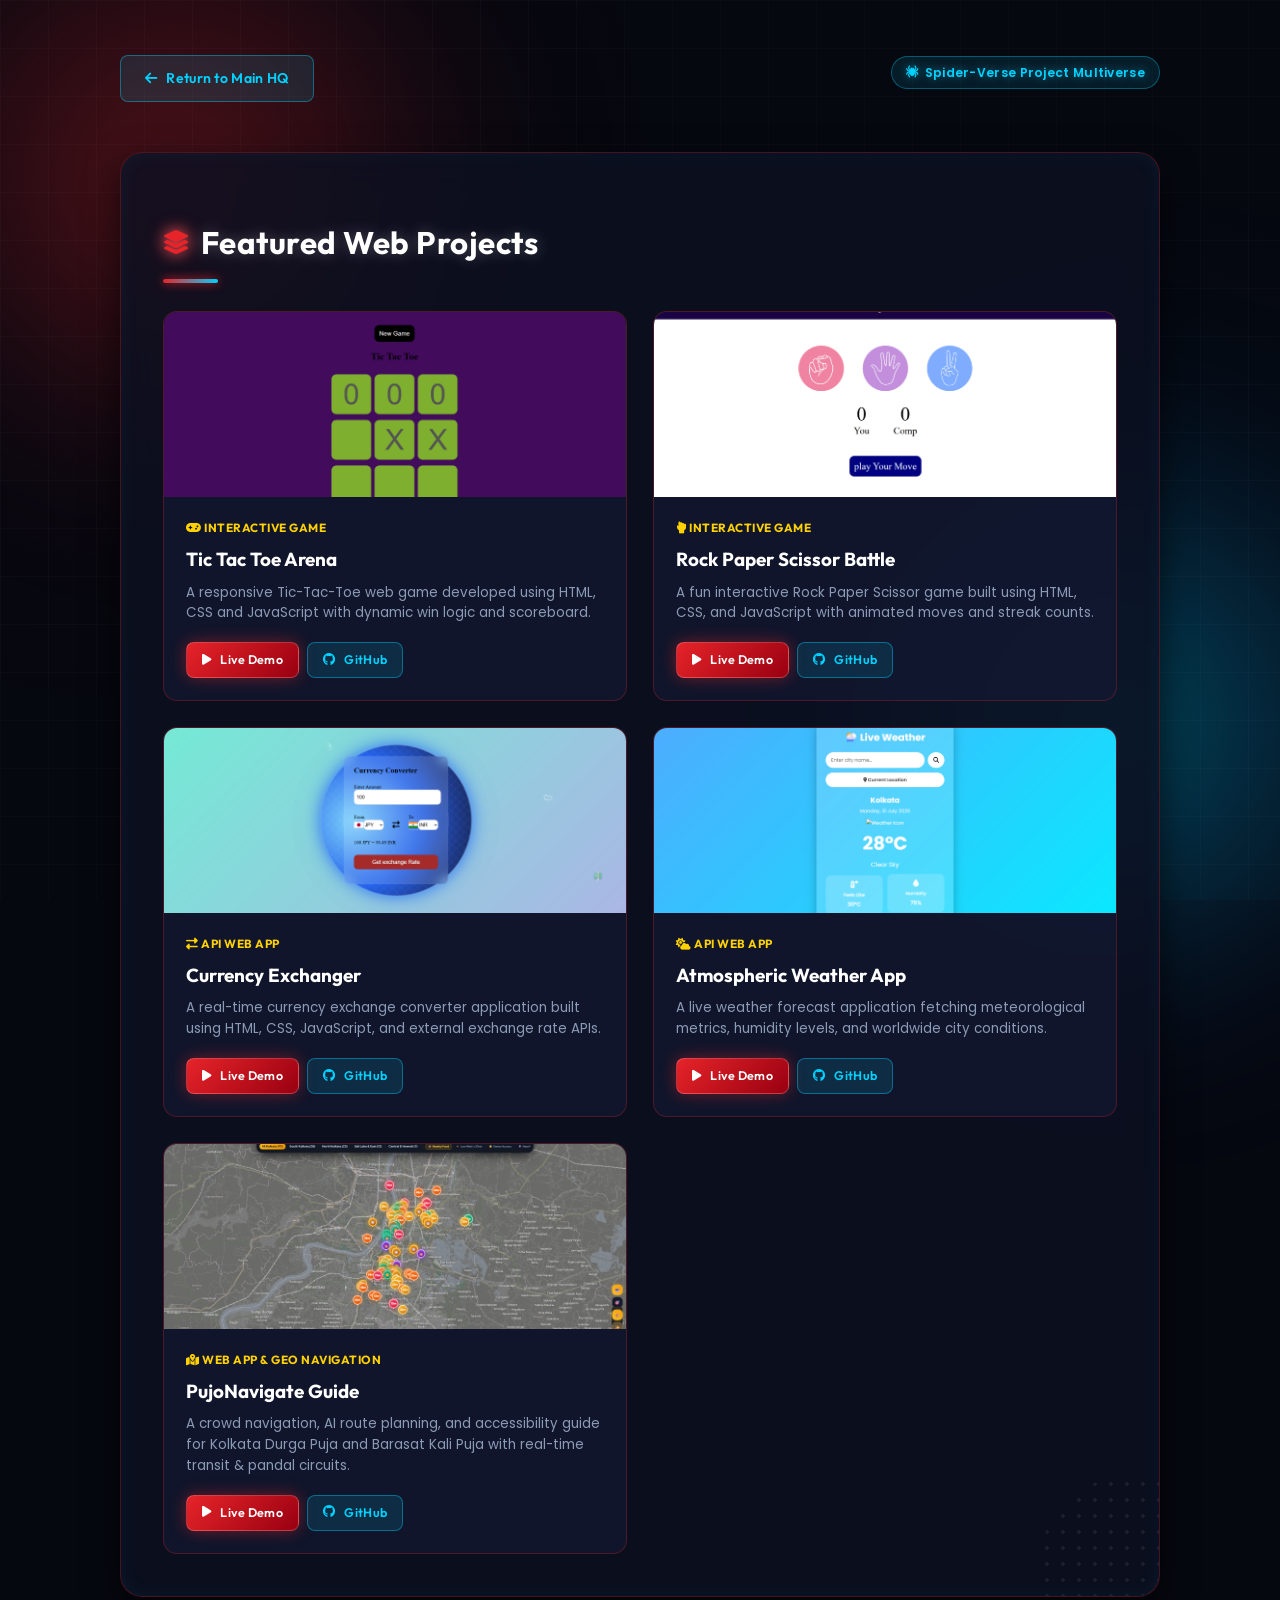
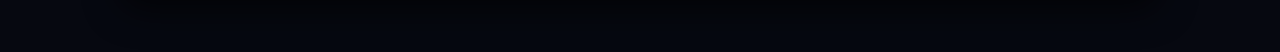
==== commit 99b2731f: "Add PujoNavigate project with live demo and screenshot" ====
--- a/projects.html
+++ b/projects.html
@@ -129,6 +129,30 @@
                         </div>
                     </div>
                 </div>
+
+                <!-- PujoNavigate Card -->
+                <div class="project-item">
+                    <div class="project-card">
+                        <figure class="project-img">
+                            <img src="pujonavigate.png" alt="PujoNavigate Crowd Navigation & Accessibility Guide">
+                        </figure>
+                        <div class="project-content">
+                            <span class="project-category"><i class="fas fa-map-marked-alt"></i> Web App & Geo Navigation</span>
+                            <h3 class="project-title">PujoNavigate Guide</h3>
+                            <p class="project-desc">
+                                A crowd navigation, AI route planning, and accessibility guide for Kolkata Durga Puja and Barasat Kali Puja with real-time transit & pandal circuits.
+                            </p>
+                            <div class="project-buttons">
+                                <a href="https://durgapujo-silk.vercel.app/" target="_blank" rel="noopener noreferrer" class="btn btn-sm btn-primary">
+                                    <i class="fas fa-play"></i> Live Demo
+                                </a>
+                                <a href="https://github.com/sapghosh55-lab/PujoNavigate.git" target="_blank" rel="noopener noreferrer" class="btn btn-sm btn-secondary">
+                                    <i class="fab fa-github"></i> GitHub
+                                </a>
+                            </div>
+                        </div>
+                    </div>
+                </div>
             </div>
         </main>
     </div>
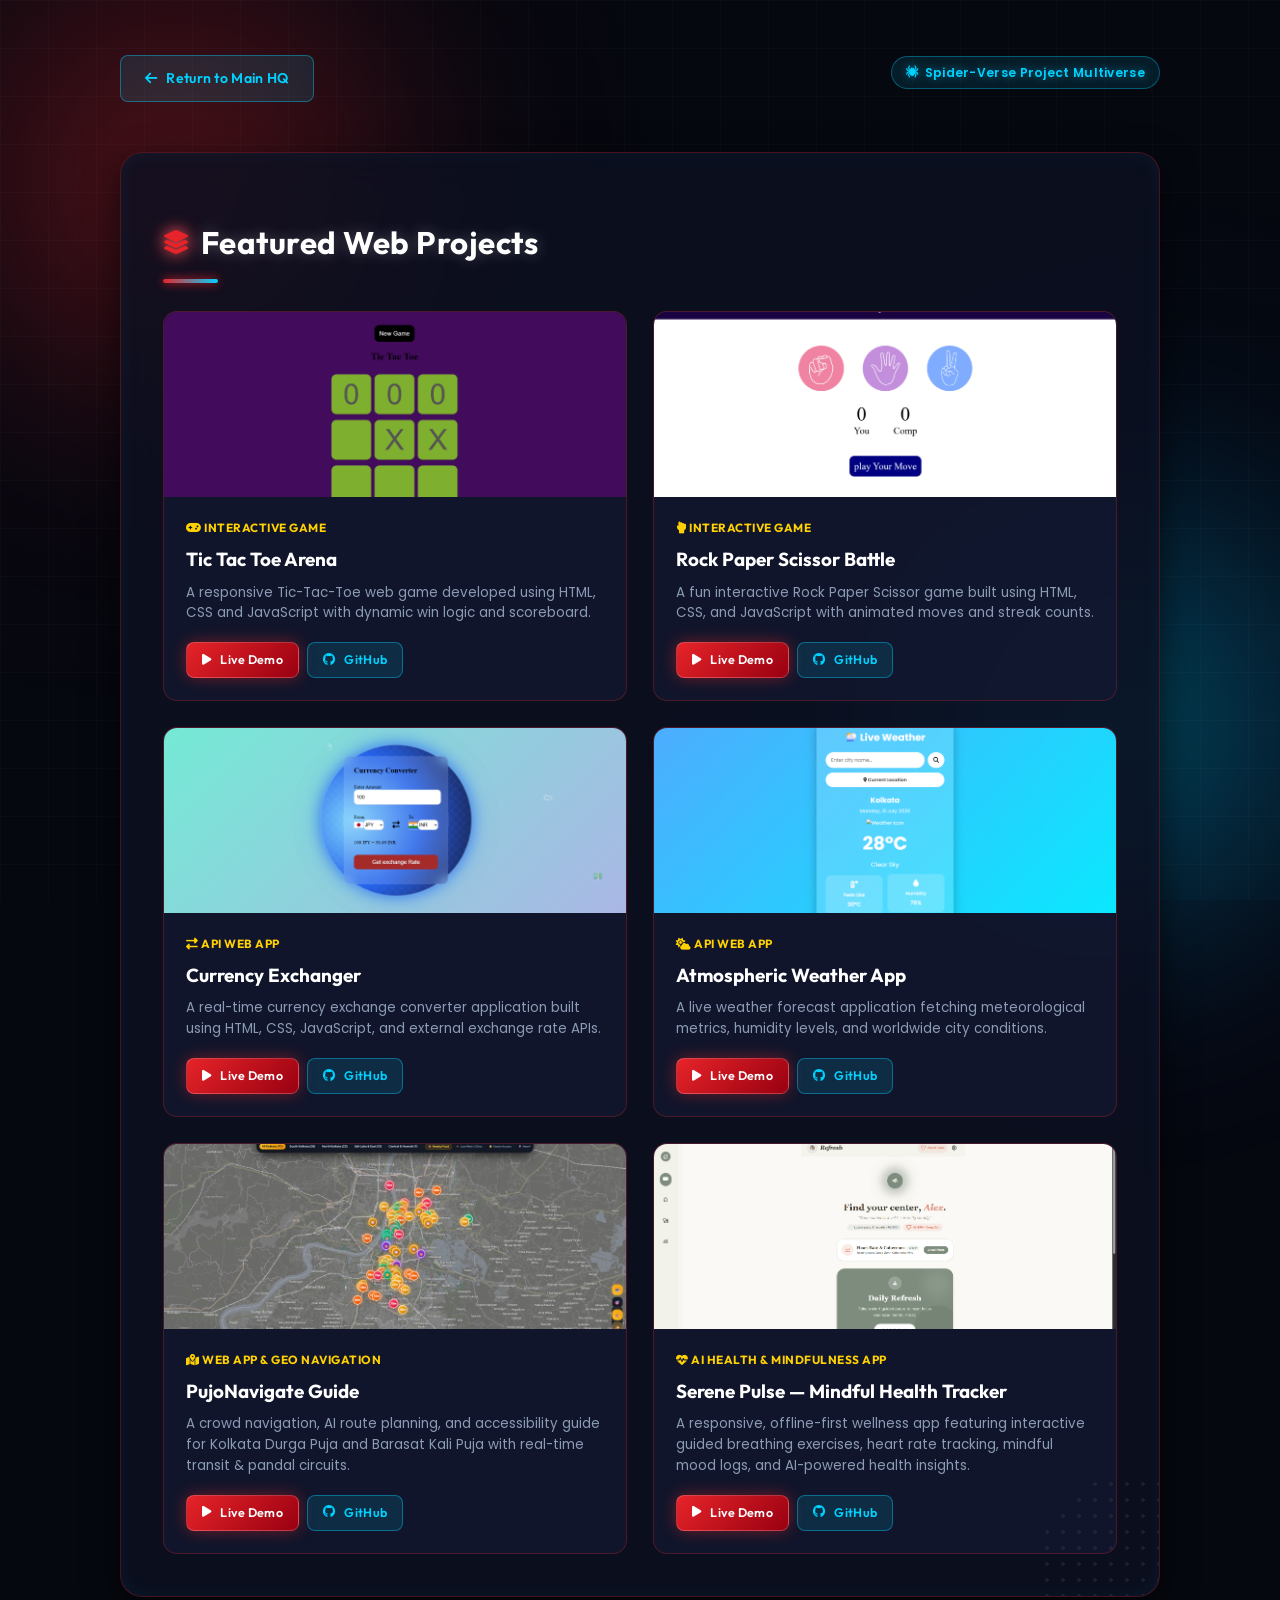
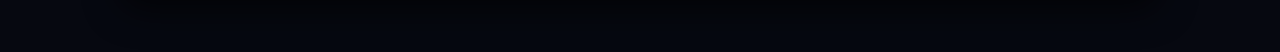
==== commit 5a1473e3: "Add Serene Pulse Health Tracker project with live demo and screenshot" ====
--- a/projects.html
+++ b/projects.html
@@ -153,6 +153,30 @@
                         </div>
                     </div>
                 </div>
+
+                <!-- Serene Pulse Health Tracker Card -->
+                <div class="project-item">
+                    <div class="project-card">
+                        <figure class="project-img">
+                            <img src="health-tracker.png" alt="Serene Pulse - Mindful Health Tracker">
+                        </figure>
+                        <div class="project-content">
+                            <span class="project-category"><i class="fas fa-heartbeat"></i> AI Health & Mindfulness App</span>
+                            <h3 class="project-title">Serene Pulse — Mindful Health Tracker</h3>
+                            <p class="project-desc">
+                                A responsive, offline-first wellness app featuring interactive guided breathing exercises, heart rate tracking, mindful mood logs, and AI-powered health insights.
+                            </p>
+                            <div class="project-buttons">
+                                <a href="https://health-tracker-lyart-phi.vercel.app" target="_blank" rel="noopener noreferrer" class="btn btn-sm btn-primary">
+                                    <i class="fas fa-play"></i> Live Demo
+                                </a>
+                                <a href="https://github.com/sapghosh55-lab/health-tracker.git" target="_blank" rel="noopener noreferrer" class="btn btn-sm btn-secondary">
+                                    <i class="fab fa-github"></i> GitHub
+                                </a>
+                            </div>
+                        </div>
+                    </div>
+                </div>
             </div>
         </main>
     </div>
